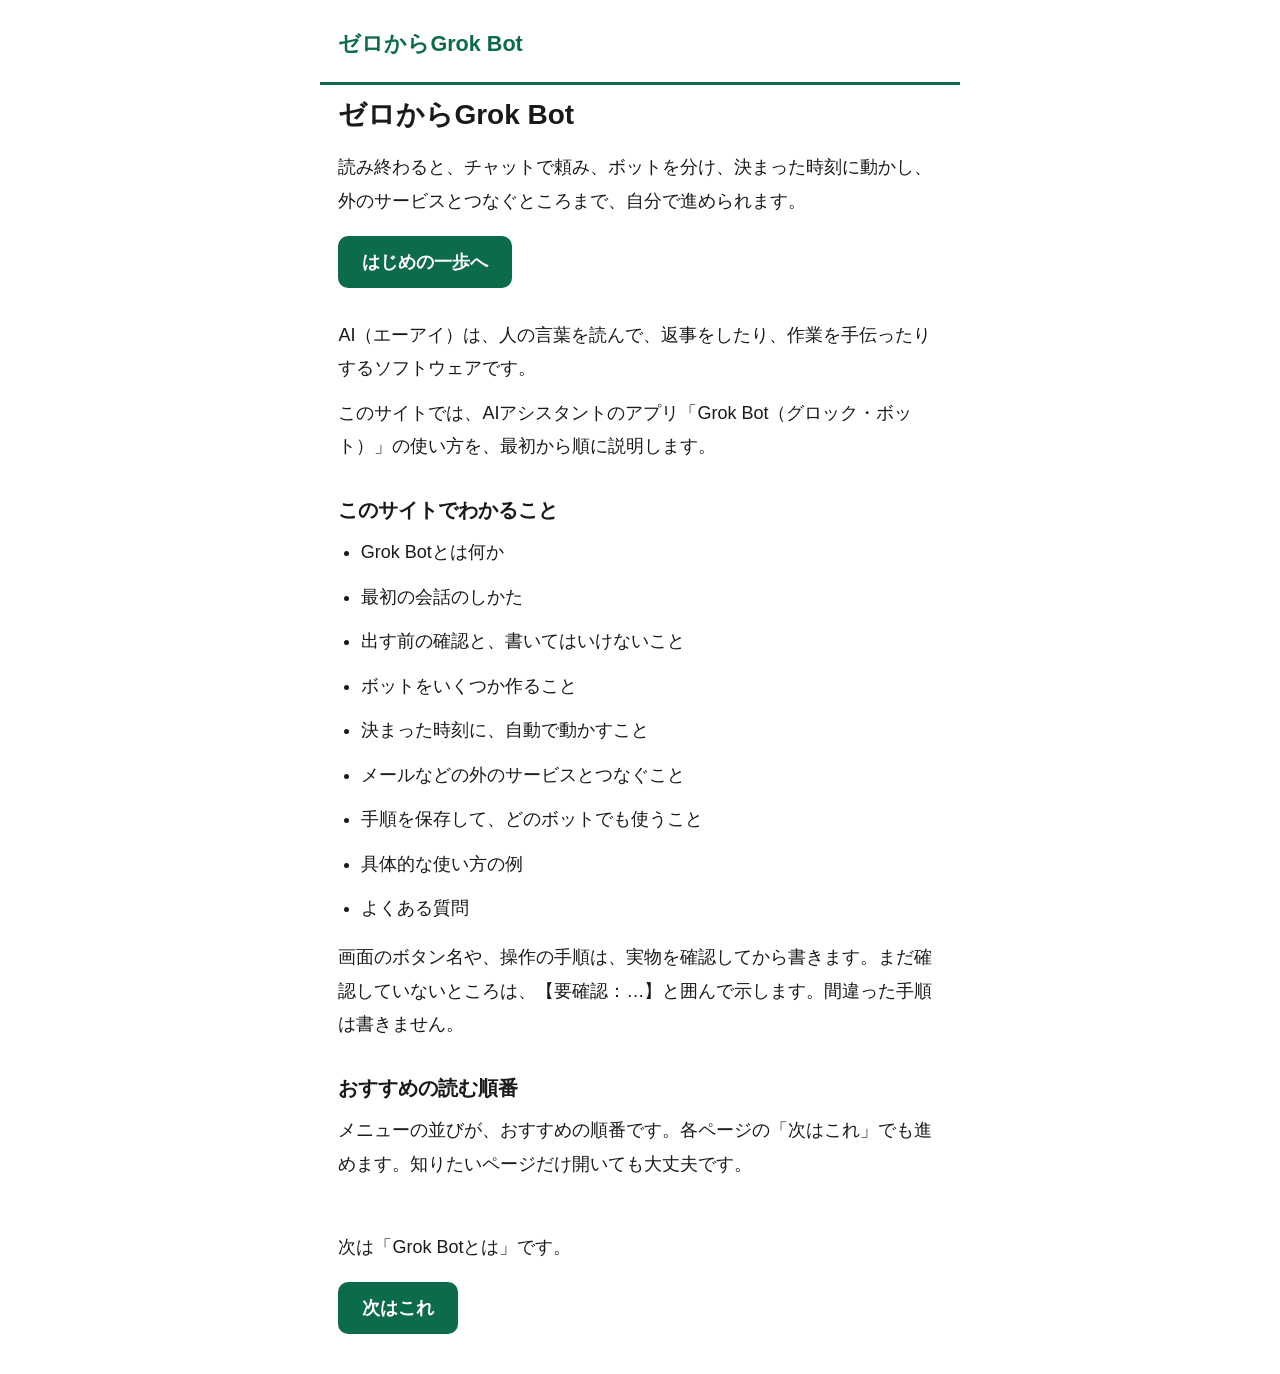
==== index.html @ 5fefcacf "Make the guide easier to scan on a phone. Add a top-page start button, compact mobile menu, copyable" ====
<!DOCTYPE html>
<html lang="ja">
<head>
  <meta charset="utf-8">
  <meta name="viewport" content="width=device-width, initial-scale=1">
  <title>ゼロからGrok Bot｜AI初心者のための使い方入門</title>
  <meta name="description" content="AIを一度も使ったことがない人へ。チャットで頼み、ボットを分け、決まった時刻に動かし、外のサービスとつなぐところまで進める入門サイトです。">
  <meta property="og:title" content="ゼロからGrok Bot｜AI初心者のための使い方入門">
  <meta property="og:description" content="AIを一度も使ったことがない人へ。チャットで頼み、ボットを分け、決まった時刻に動かし、外のサービスとつなぐところまで進める入門サイトです。">
  <meta property="og:type" content="website">
  <meta property="og:url" content="https://mokumokumokunn.github.io/zero-kara-grokbot/">
  <link rel="icon" href="favicon.svg" type="image/svg+xml">
  <link rel="stylesheet" href="styles.css">
</head>
<body>
  <header class="site-header">
    <p class="site-name"><a href="index.html">ゼロからGrok Bot</a></p>
    <details class="nav-wrap">
      <summary>メニュー</summary>
      <nav aria-label="ページ">
        <ul>
          <li><a href="index.html" aria-current="page">トップ</a></li>
          <li><a href="what.html">Grok Botとは</a></li>
          <li><a href="first-step.html">はじめの一歩</a></li>
          <li><a href="safety.html">安全に使う</a></li>
          <li><a href="make-bot.html">ボットの作り方</a></li>
          <li><a href="routines.html">ルーティン</a></li>
          <li><a href="connectors.html">コネクタ</a></li>
          <li><a href="skills.html">スキル</a></li>
          <li><a href="examples.html">活用例</a></li>
          <li><a href="faq.html">よくある質問</a></li>
        </ul>
      </nav>
    </details>
  </header>
  <main>
    <h1>ゼロからGrok Bot</h1>
    <p class="hero-lead">読み終わると、チャットで頼み、ボットを分け、決まった時刻に動かし、外のサービスとつなぐところまで、自分で進められます。</p>
    <a class="next-button hero-button" href="first-step.html">はじめの一歩へ</a>
    <p>AI（エーアイ）は、人の言葉を読んで、返事をしたり、作業を手伝ったりするソフトウェアです。</p>
    <p>このサイトでは、AIアシスタントのアプリ「Grok Bot（グロック・ボット）」の使い方を、最初から順に説明します。</p>

    <h2>このサイトでわかること</h2>
    <ul>
      <li>Grok Botとは何か</li>
      <li>最初の会話のしかた</li>
      <li>出す前の確認と、書いてはいけないこと</li>
      <li>ボットをいくつか作ること</li>
      <li>決まった時刻に、自動で動かすこと</li>
      <li>メールなどの外のサービスとつなぐこと</li>
      <li>手順を保存して、どのボットでも使うこと</li>
      <li>具体的な使い方の例</li>
      <li>よくある質問</li>
    </ul>
    <p>画面のボタン名や、操作の手順は、実物を確認してから書きます。まだ確認していないところは、【要確認：…】と囲んで示します。間違った手順は書きません。</p>

    <h2>おすすめの読む順番</h2>
    <p>メニューの並びが、おすすめの順番です。各ページの「次はこれ」でも進めます。知りたいページだけ開いても大丈夫です。</p>
  </main>
  <footer class="next-step">
    <p>次は「Grok Botとは」です。</p>
    <a class="next-button" href="what.html">次はこれ</a>
  </footer>
</body>
</html>
---- styles.css ----
:root {
  --accent: #0c6b4d;
  --text: #1a1a1a;
}

* {
  box-sizing: border-box;
}

html {
  background: #fff;
}

body {
  margin: 0;
  background: #fff;
  color: var(--text);
  font-family: "Hiragino Sans", "Hiragino Kaku Gothic ProN", "Noto Sans JP", "Noto Sans CJK JP", "Yu Gothic", "YuGothic", Meiryo, sans-serif;
  font-size: 18px;
  line-height: 1.85;
}

.site-header,
main,
.next-step {
  width: 100%;
  max-width: 40rem;
  margin: 0 auto;
  padding: 1.25rem 1.15rem;
}

.site-header {
  padding-bottom: 0.5rem;
  border-bottom: 3px solid var(--accent);
}

.site-name {
  margin: 0 0 0.4rem;
  font-size: 1.35rem;
  font-weight: 700;
  line-height: 1.4;
}

.site-name a {
  display: inline-flex;
  align-items: center;
  min-height: 48px;
  color: var(--accent);
  text-decoration: none;
}

.nav-wrap summary {
  min-height: 48px;
  padding: 0.55rem 0.15rem;
  color: var(--accent);
  font-weight: 700;
  cursor: pointer;
}

nav ul {
  display: flex;
  flex-wrap: wrap;
  gap: 0.15rem 0.35rem;
  margin: 0;
  padding: 0;
  list-style: none;
}

nav a {
  display: inline-flex;
  align-items: center;
  min-height: 44px;
  padding: 0.25rem 0.35rem;
  color: var(--accent);
}

nav a[aria-current="page"] {
  font-weight: 700;
  text-decoration: underline;
  text-underline-offset: 0.28em;
}

main {
  padding-top: 0.4rem;
}

h1 {
  margin: 0.2rem 0 1rem;
  font-size: 1.75rem;
  line-height: 1.4;
}

h2 {
  margin: 2rem 0 0.6rem;
  font-size: 1.28rem;
  line-height: 1.45;
}

p,
li {
  margin: 0.7rem 0;
}

ul,
ol {
  margin: 0.4rem 0 1rem;
  padding-left: 1.4rem;
}

a {
  color: var(--accent);
}

.hero-lead {
  margin-top: 0;
  font-size: 1.15rem;
}

.hero-button {
  margin: 0.2rem 0 1.25rem;
}

.ask {
  margin: 1rem 0;
  padding: 0.85rem 1rem 1rem;
  border: 2px solid var(--accent);
  border-radius: 10px;
}

.ask figcaption {
  margin: 0;
  color: var(--accent);
  font-weight: 700;
}

.ask p {
  margin: 0.45rem 0 0;
  user-select: all;
}

.confirm {
  margin: 1.2rem 0;
  padding: 0.9rem 1rem;
  border: 2px solid var(--accent);
  border-radius: 10px;
}

.next-step {
  padding-top: 0.5rem;
  padding-bottom: 2.5rem;
}

.next-button {
  display: inline-flex;
  align-items: center;
  justify-content: center;
  min-height: 52px;
  margin-top: 0.4rem;
  padding: 0.75rem 1.5rem;
  background: var(--accent);
  color: #fff;
  font-size: 1.15rem;
  font-weight: 700;
  line-height: 1.3;
  text-decoration: none;
  border-radius: 10px;
}

a:focus-visible,
.next-button:focus-visible,
.nav-wrap summary:focus-visible {
  outline: 3px solid var(--accent);
  outline-offset: 3px;
}

@media (max-width: 47.99rem) {
  .site-header {
    padding-top: 0.65rem;
    padding-bottom: 0.35rem;
  }

  .site-name {
    margin-bottom: 0;
  }

  .nav-wrap nav ul {
    flex-direction: column;
    align-items: stretch;
  }

  .nav-wrap nav a {
    width: 100%;
  }
}

@media (min-width: 48rem) {
  .nav-wrap summary {
    display: none;
  }

  details.nav-wrap:not([open]) > nav,
  details.nav-wrap[open] > nav {
    display: block;
  }
}
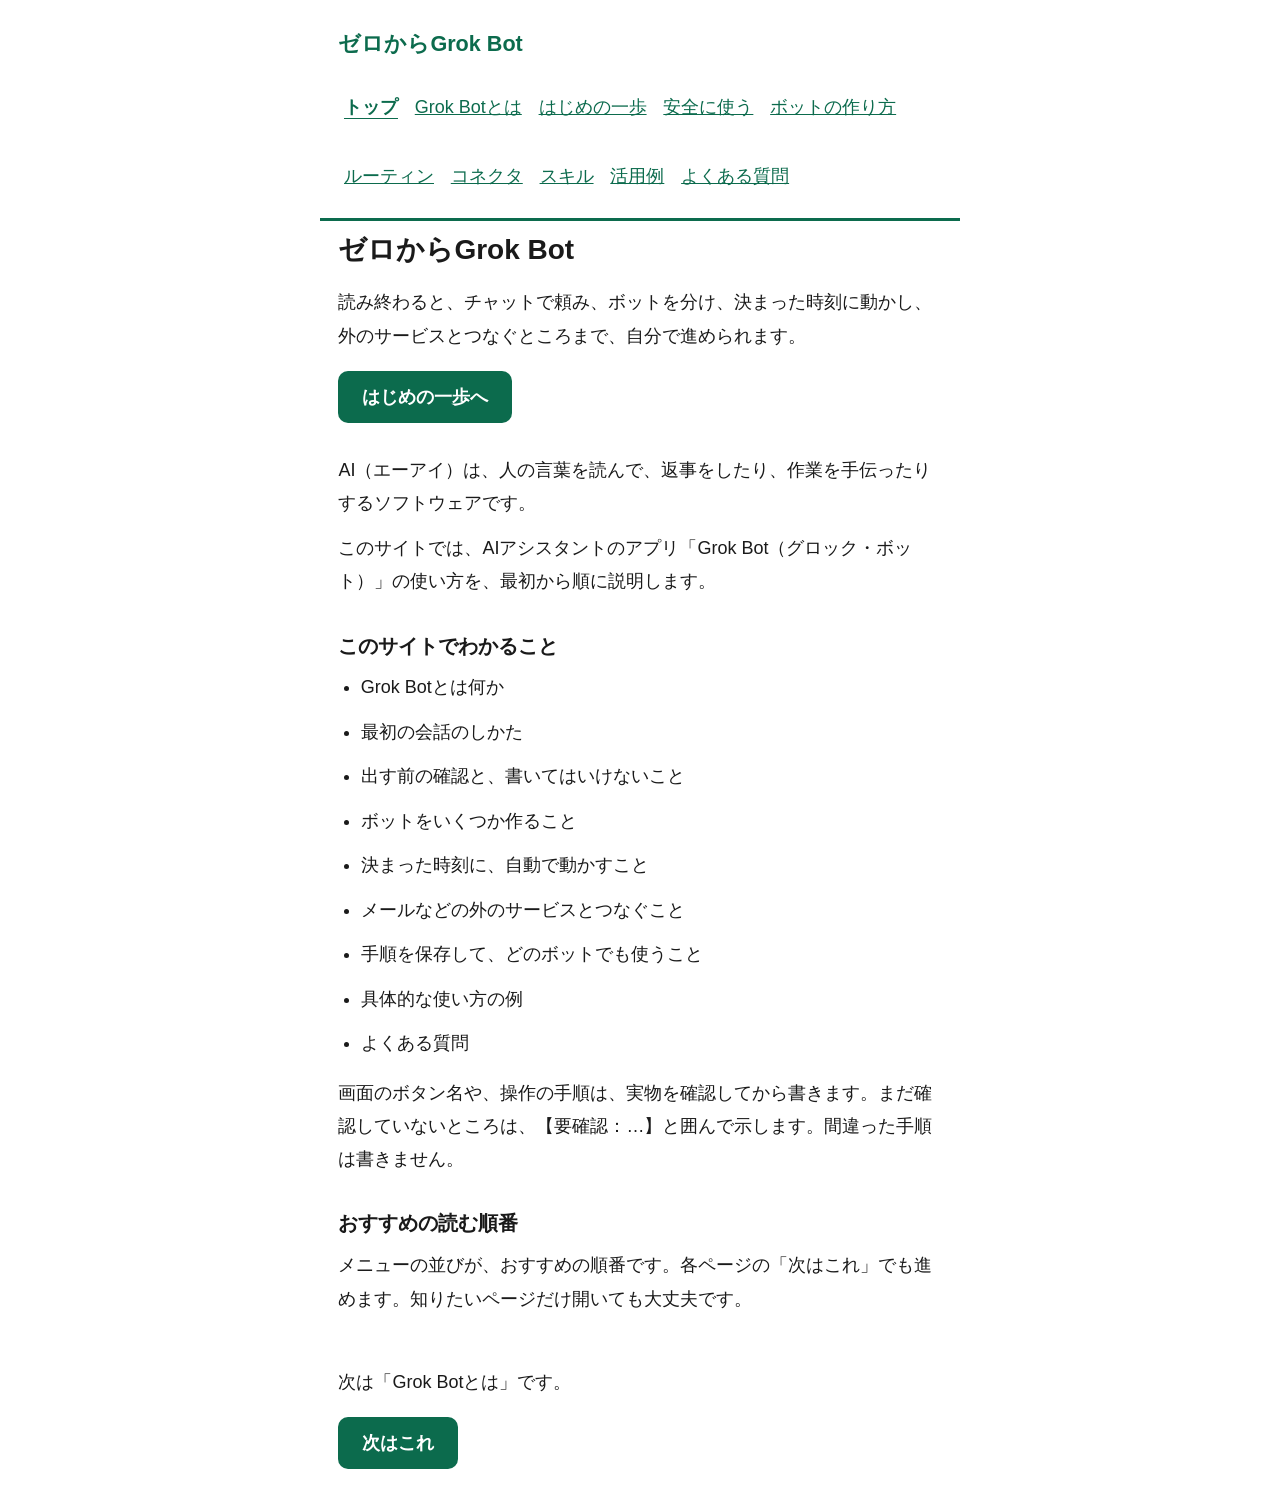
==== commit f685b1fb: "Keep the mobile menu in the page flow. A checkbox and label open the list without covering the title" ====
--- a/index.html
+++ b/index.html
@@ -15,9 +15,9 @@
 <body>
   <header class="site-header">
     <p class="site-name"><a href="index.html">ゼロからGrok Bot</a></p>
-    <details class="nav-wrap">
-      <summary>メニュー</summary>
-      <nav aria-label="ページ">
+    <input class="nav-toggle" id="nav-toggle" type="checkbox" aria-controls="site-nav">
+    <label class="nav-toggle-label" for="nav-toggle">メニュー</label>
+    <nav id="site-nav" aria-label="ページ">
         <ul>
           <li><a href="index.html" aria-current="page">トップ</a></li>
           <li><a href="what.html">Grok Botとは</a></li>
@@ -30,8 +30,7 @@
           <li><a href="examples.html">活用例</a></li>
           <li><a href="faq.html">よくある質問</a></li>
         </ul>
-      </nav>
-    </details>
+    </nav>
   </header>
   <main>
     <h1>ゼロからGrok Bot</h1>
--- a/styles.css
+++ b/styles.css
@@ -30,6 +30,7 @@
 }
 
 .site-header {
+  position: relative;
   padding-bottom: 0.5rem;
   border-bottom: 3px solid var(--accent);
 }
@@ -49,7 +50,21 @@
   text-decoration: none;
 }
 
-.nav-wrap summary {
+.nav-toggle {
+  position: absolute;
+  width: 1px;
+  height: 1px;
+  padding: 0;
+  margin: -1px;
+  overflow: hidden;
+  clip: rect(0, 0, 0, 0);
+  white-space: nowrap;
+  border: 0;
+}
+
+.nav-toggle-label {
+  display: inline-flex;
+  align-items: center;
   min-height: 48px;
   padding: 0.55rem 0.15rem;
   color: var(--accent);
@@ -168,7 +183,7 @@
 
 a:focus-visible,
 .next-button:focus-visible,
-.nav-wrap summary:focus-visible {
+.nav-toggle:focus-visible + .nav-toggle-label {
   outline: 3px solid var(--accent);
   outline-offset: 3px;
 }
@@ -183,23 +198,33 @@
     margin-bottom: 0;
   }
 
-  .nav-wrap nav ul {
+  .nav-toggle:not(:checked) ~ nav {
+    display: none;
+  }
+
+  .nav-toggle:not(:checked) + .nav-toggle-label::after {
+    content: "（開く）";
+    font-weight: 400;
+  }
+
+  .nav-toggle:checked + .nav-toggle-label::after {
+    content: "（閉じる）";
+    font-weight: 400;
+  }
+
+  nav ul {
     flex-direction: column;
     align-items: stretch;
   }
 
-  .nav-wrap nav a {
+  nav a {
     width: 100%;
   }
 }
 
 @media (min-width: 48rem) {
-  .nav-wrap summary {
+  .nav-toggle,
+  .nav-toggle-label {
     display: none;
   }
-
-  details.nav-wrap:not([open]) > nav,
-  details.nav-wrap[open] > nav {
-    display: block;
-  }
-}
+}
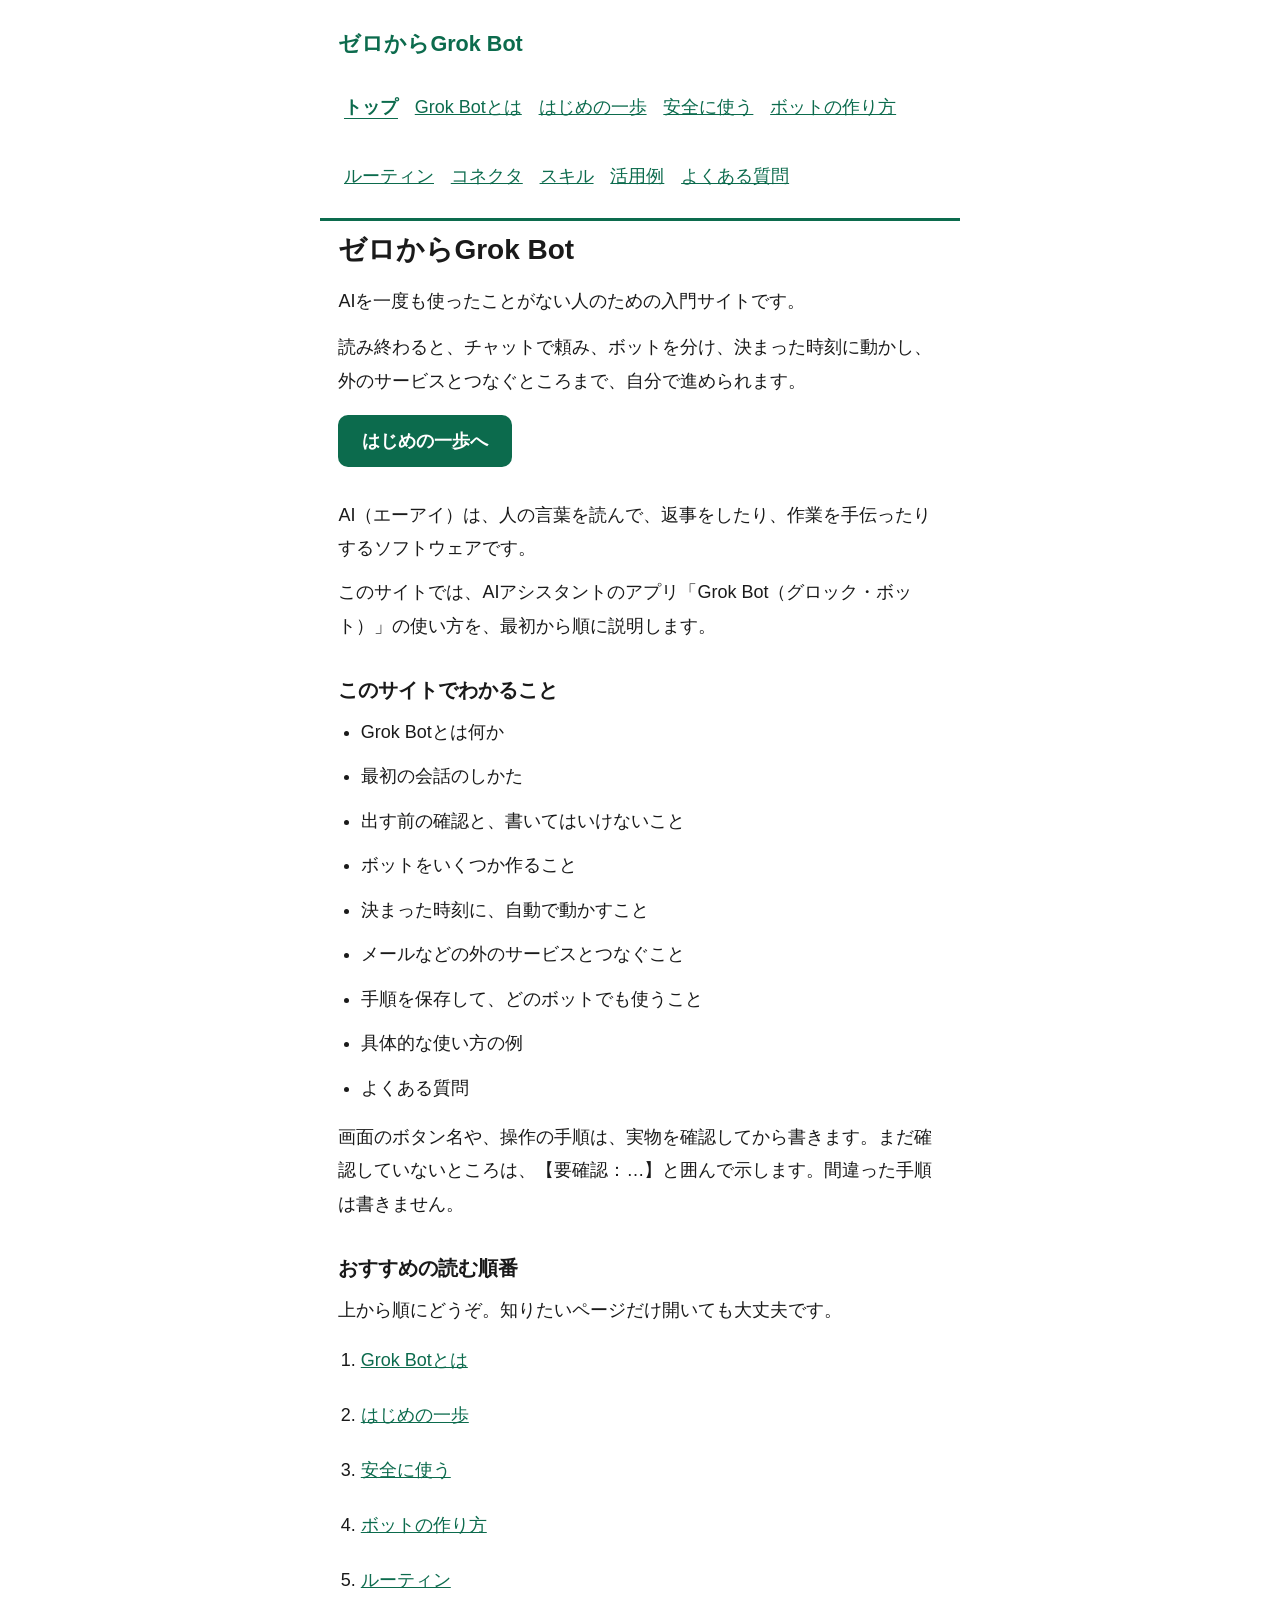
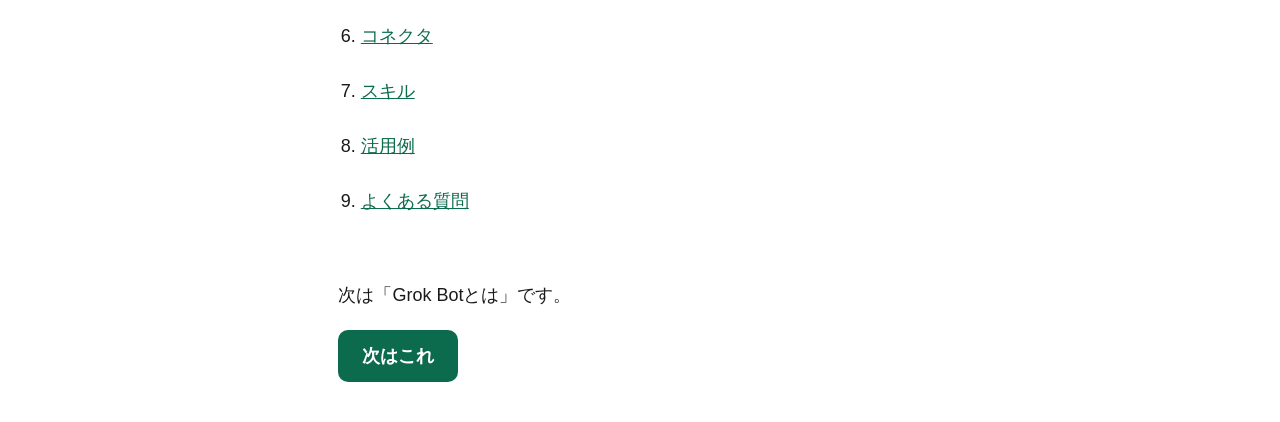
==== commit 6c17a9d4: "Fix the favicon and make copy and navigation clearer. Restore the beginner intro and reading order o" ====
--- a/index.html
+++ b/index.html
@@ -2,6 +2,7 @@
 <html lang="ja">
 <head>
   <meta charset="utf-8">
+  <script>document.documentElement.classList.add("js");</script>
   <meta name="viewport" content="width=device-width, initial-scale=1">
   <title>ゼロからGrok Bot｜AI初心者のための使い方入門</title>
   <meta name="description" content="AIを一度も使ったことがない人へ。チャットで頼み、ボットを分け、決まった時刻に動かし、外のサービスとつなぐところまで進める入門サイトです。">
@@ -9,16 +10,20 @@
   <meta property="og:description" content="AIを一度も使ったことがない人へ。チャットで頼み、ボットを分け、決まった時刻に動かし、外のサービスとつなぐところまで進める入門サイトです。">
   <meta property="og:type" content="website">
   <meta property="og:url" content="https://mokumokumokunn.github.io/zero-kara-grokbot/">
+  <meta property="og:image" content="https://mokumokumokunn.github.io/zero-kara-grokbot/og-image.png">
+  <meta property="og:site_name" content="ゼロからGrok Bot">
+  <meta property="og:locale" content="ja_JP">
+  <meta name="twitter:card" content="summary_large_image">
+  <link rel="icon" href="favicon.ico" sizes="any">
   <link rel="icon" href="favicon.svg" type="image/svg+xml">
   <link rel="stylesheet" href="styles.css">
 </head>
 <body>
   <header class="site-header">
     <p class="site-name"><a href="index.html">ゼロからGrok Bot</a></p>
-    <input class="nav-toggle" id="nav-toggle" type="checkbox" aria-controls="site-nav">
-    <label class="nav-toggle-label" for="nav-toggle">メニュー</label>
-    <nav id="site-nav" aria-label="ページ">
-        <ul>
+    <nav class="site-nav" aria-label="ページ">
+      <button type="button" class="nav-button" aria-expanded="false" aria-controls="site-nav-list">メニュー</button>
+      <ul id="site-nav-list">
           <li><a href="index.html" aria-current="page">トップ</a></li>
           <li><a href="what.html">Grok Botとは</a></li>
           <li><a href="first-step.html">はじめの一歩</a></li>
@@ -34,6 +39,7 @@
   </header>
   <main>
     <h1>ゼロからGrok Bot</h1>
+    <p>AIを一度も使ったことがない人のための入門サイトです。</p>
     <p class="hero-lead">読み終わると、チャットで頼み、ボットを分け、決まった時刻に動かし、外のサービスとつなぐところまで、自分で進められます。</p>
     <a class="next-button hero-button" href="first-step.html">はじめの一歩へ</a>
     <p>AI（エーアイ）は、人の言葉を読んで、返事をしたり、作業を手伝ったりするソフトウェアです。</p>
@@ -54,11 +60,23 @@
     <p>画面のボタン名や、操作の手順は、実物を確認してから書きます。まだ確認していないところは、【要確認：…】と囲んで示します。間違った手順は書きません。</p>
 
     <h2>おすすめの読む順番</h2>
-    <p>メニューの並びが、おすすめの順番です。各ページの「次はこれ」でも進めます。知りたいページだけ開いても大丈夫です。</p>
+    <p>上から順にどうぞ。知りたいページだけ開いても大丈夫です。</p>
+    <ol class="order">
+      <li><a href="what.html">Grok Botとは</a></li>
+      <li><a href="first-step.html">はじめの一歩</a></li>
+      <li><a href="safety.html">安全に使う</a></li>
+      <li><a href="make-bot.html">ボットの作り方</a></li>
+      <li><a href="routines.html">ルーティン</a></li>
+      <li><a href="connectors.html">コネクタ</a></li>
+      <li><a href="skills.html">スキル</a></li>
+      <li><a href="examples.html">活用例</a></li>
+      <li><a href="faq.html">よくある質問</a></li>
+    </ol>
   </main>
   <footer class="next-step">
     <p>次は「Grok Botとは」です。</p>
     <a class="next-button" href="what.html">次はこれ</a>
   </footer>
+  <script src="site.js"></script>
 </body>
 </html>
--- a/styles.css
+++ b/styles.css
@@ -50,26 +50,28 @@
   text-decoration: none;
 }
 
-.nav-toggle {
-  position: absolute;
-  width: 1px;
-  height: 1px;
-  padding: 0;
-  margin: -1px;
-  overflow: hidden;
-  clip: rect(0, 0, 0, 0);
-  white-space: nowrap;
+.nav-button {
+  display: none;
+  align-items: center;
+  min-height: 48px;
+  margin: 0;
+  padding: 0.55rem 0.15rem;
   border: 0;
-}
-
-.nav-toggle-label {
-  display: inline-flex;
-  align-items: center;
-  min-height: 48px;
-  padding: 0.55rem 0.15rem;
-  color: var(--accent);
+  background: transparent;
+  color: var(--accent);
+  font: inherit;
   font-weight: 700;
   cursor: pointer;
+}
+
+.nav-button[aria-expanded="false"]::after {
+  content: "（開く）";
+  font-weight: 400;
+}
+
+.nav-button[aria-expanded="true"]::after {
+  content: "（閉じる）";
+  font-weight: 400;
 }
 
 nav ul {
@@ -133,6 +135,12 @@
 
 .hero-button {
   margin: 0.2rem 0 1.25rem;
+}
+
+.order a {
+  display: inline-flex;
+  align-items: center;
+  min-height: 44px;
 }
 
 .ask {
@@ -150,7 +158,30 @@
 
 .ask p {
   margin: 0.45rem 0 0;
+  padding: 0.7rem 0.85rem;
   user-select: all;
+  border-radius: 8px;
+  background: #f4faf7;
+}
+
+.copy-button {
+  display: none;
+}
+
+.js .copy-button {
+  display: inline-flex;
+  align-items: center;
+  justify-content: center;
+  min-height: 44px;
+  margin-top: 0.75rem;
+  padding: 0.45rem 1rem;
+  border: 0;
+  border-radius: 8px;
+  background: var(--accent);
+  color: #fff;
+  font: inherit;
+  font-weight: 700;
+  cursor: pointer;
 }
 
 .confirm {
@@ -183,7 +214,8 @@
 
 a:focus-visible,
 .next-button:focus-visible,
-.nav-toggle:focus-visible + .nav-toggle-label {
+.nav-button:focus-visible,
+.copy-button:focus-visible {
   outline: 3px solid var(--accent);
   outline-offset: 3px;
 }
@@ -198,18 +230,16 @@
     margin-bottom: 0;
   }
 
-  .nav-toggle:not(:checked) ~ nav {
+  .js .nav-button {
+    display: inline-flex;
+  }
+
+  .js .site-nav ul {
     display: none;
   }
 
-  .nav-toggle:not(:checked) + .nav-toggle-label::after {
-    content: "（開く）";
-    font-weight: 400;
-  }
-
-  .nav-toggle:checked + .nav-toggle-label::after {
-    content: "（閉じる）";
-    font-weight: 400;
+  .js .site-nav ul.is-open {
+    display: flex;
   }
 
   nav ul {
@@ -223,8 +253,7 @@
 }
 
 @media (min-width: 48rem) {
-  .nav-toggle,
-  .nav-toggle-label {
+  .nav-button {
     display: none;
   }
 }
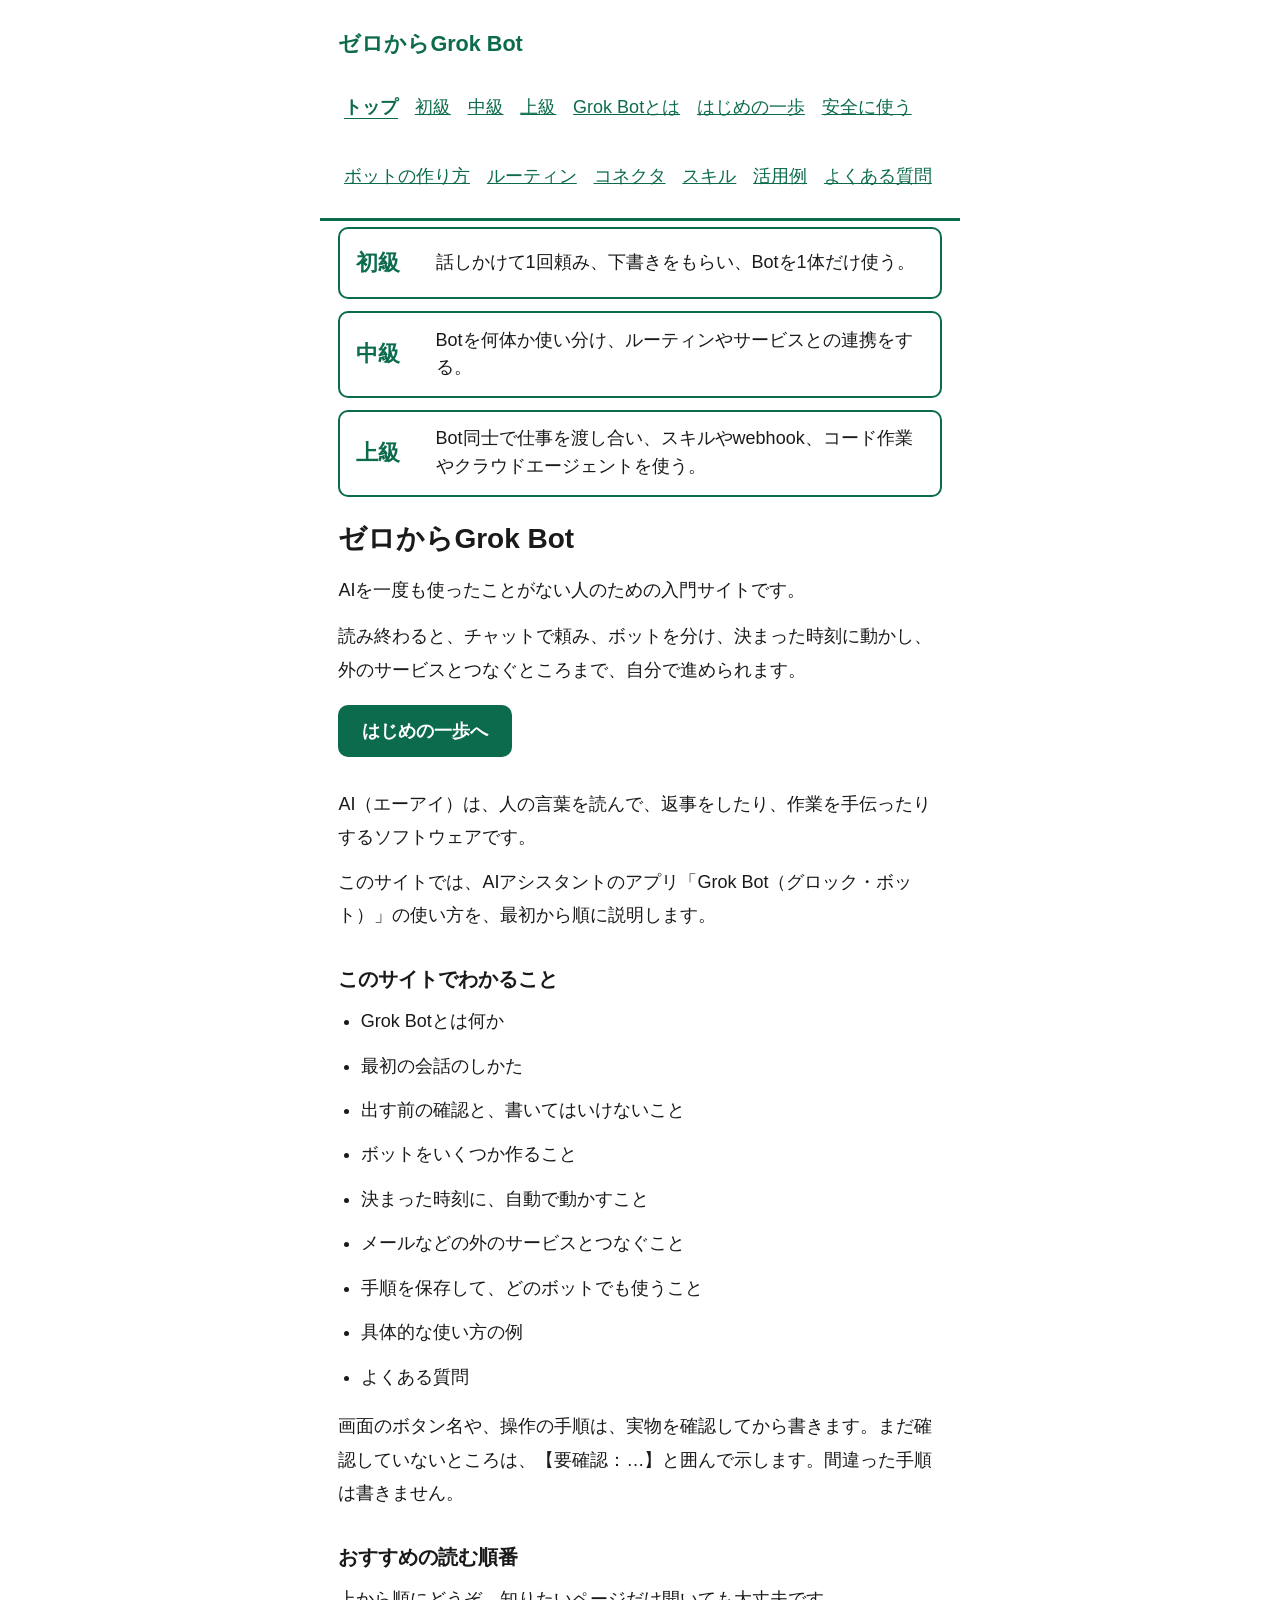
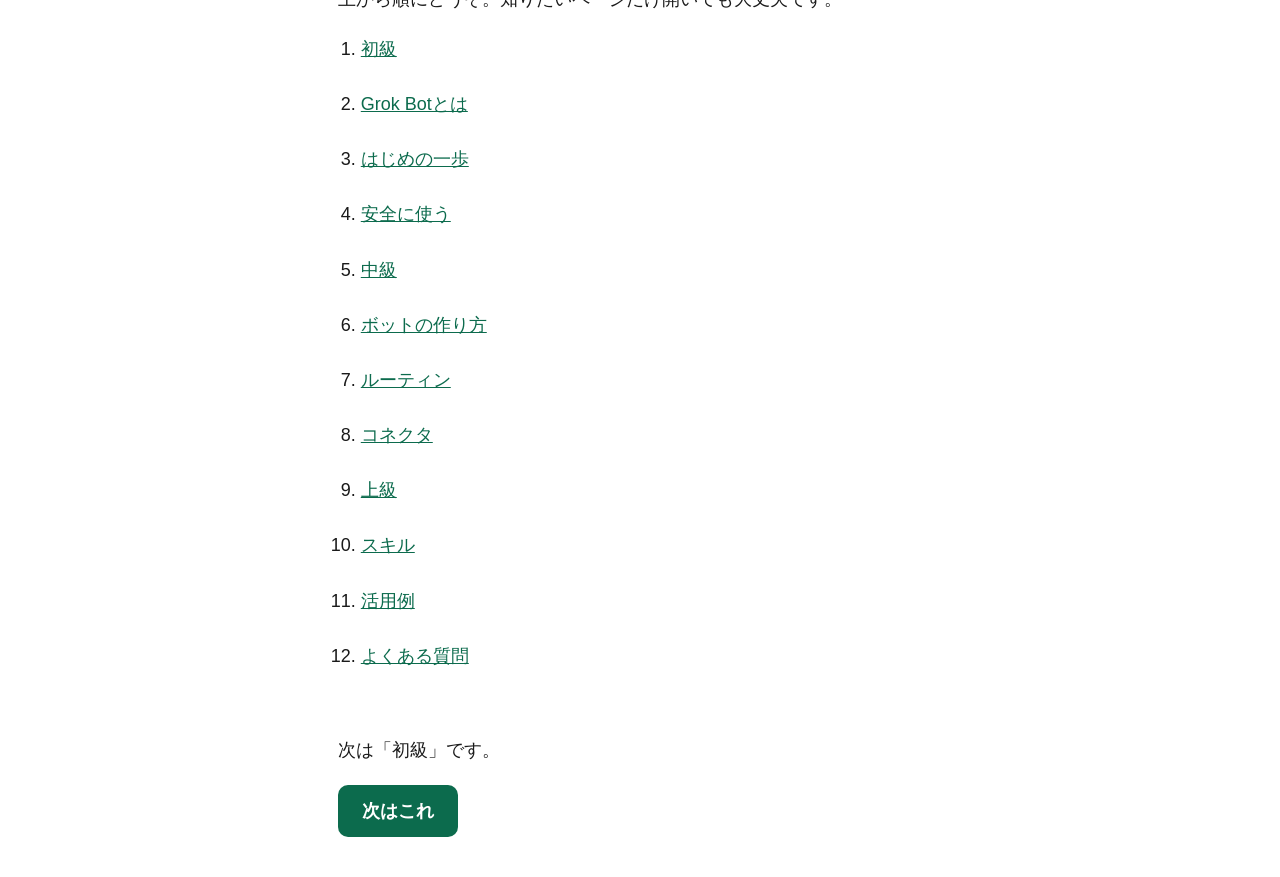
==== commit 1014eaae: "初級・中級・上級の入口と、各レベルの例を分ける トップに三つのレベルへの入口を置き、読む順番とXの投稿をもとにした例をレベルのページにまとめる。  Co-authored-by: mokumokumo" ====
--- a/index.html
+++ b/index.html
@@ -25,6 +25,9 @@
       <button type="button" class="nav-button" aria-expanded="false" aria-controls="site-nav-list">メニュー</button>
       <ul id="site-nav-list">
           <li><a href="index.html" aria-current="page">トップ</a></li>
+          <li><a href="beginner.html">初級</a></li>
+          <li><a href="intermediate.html">中級</a></li>
+          <li><a href="advanced.html">上級</a></li>
           <li><a href="what.html">Grok Botとは</a></li>
           <li><a href="first-step.html">はじめの一歩</a></li>
           <li><a href="safety.html">安全に使う</a></li>
@@ -38,6 +41,20 @@
     </nav>
   </header>
   <main>
+    <section class="levels" aria-label="レベル">
+      <a class="level-card" href="beginner.html">
+        <span class="level-name">初級</span>
+        <span class="level-desc">話しかけて1回頼み、下書きをもらい、Botを1体だけ使う。</span>
+      </a>
+      <a class="level-card" href="intermediate.html">
+        <span class="level-name">中級</span>
+        <span class="level-desc">Botを何体か使い分け、ルーティンやサービスとの連携をする。</span>
+      </a>
+      <a class="level-card" href="advanced.html">
+        <span class="level-name">上級</span>
+        <span class="level-desc">Bot同士で仕事を渡し合い、スキルやwebhook、コード作業やクラウドエージェントを使う。</span>
+      </a>
+    </section>
     <h1>ゼロからGrok Bot</h1>
     <p>AIを一度も使ったことがない人のための入門サイトです。</p>
     <p class="hero-lead">読み終わると、チャットで頼み、ボットを分け、決まった時刻に動かし、外のサービスとつなぐところまで、自分で進められます。</p>
@@ -62,20 +79,23 @@
     <h2>おすすめの読む順番</h2>
     <p>上から順にどうぞ。知りたいページだけ開いても大丈夫です。</p>
     <ol class="order">
+      <li><a href="beginner.html">初級</a></li>
       <li><a href="what.html">Grok Botとは</a></li>
       <li><a href="first-step.html">はじめの一歩</a></li>
       <li><a href="safety.html">安全に使う</a></li>
+      <li><a href="intermediate.html">中級</a></li>
       <li><a href="make-bot.html">ボットの作り方</a></li>
       <li><a href="routines.html">ルーティン</a></li>
       <li><a href="connectors.html">コネクタ</a></li>
+      <li><a href="advanced.html">上級</a></li>
       <li><a href="skills.html">スキル</a></li>
       <li><a href="examples.html">活用例</a></li>
       <li><a href="faq.html">よくある質問</a></li>
     </ol>
   </main>
   <footer class="next-step">
-    <p>次は「Grok Botとは」です。</p>
-    <a class="next-button" href="what.html">次はこれ</a>
+    <p>次は「初級」です。</p>
+    <a class="next-button" href="beginner.html">次はこれ</a>
   </footer>
   <script src="site.js"></script>
 </body>
--- a/styles.css
+++ b/styles.css
@@ -131,6 +131,65 @@
 .hero-lead {
   margin-top: 0;
   font-size: 1.15rem;
+}
+
+.levels {
+  display: flex;
+  flex-direction: column;
+  gap: 0.75rem;
+  margin: 0 0 1.4rem;
+}
+
+.level-card {
+  display: grid;
+  grid-template-columns: 4.2rem 1fr;
+  gap: 0.35rem 0.75rem;
+  align-items: center;
+  min-height: 72px;
+  padding: 0.85rem 1rem;
+  border: 2px solid var(--accent);
+  border-radius: 10px;
+  color: var(--text);
+  text-decoration: none;
+}
+
+.level-name {
+  color: var(--accent);
+  font-size: 1.35rem;
+  font-weight: 700;
+  line-height: 1.3;
+}
+
+.level-desc {
+  line-height: 1.55;
+}
+
+h3 {
+  margin: 1.5rem 0 0.35rem;
+  font-size: 1.15rem;
+  line-height: 1.45;
+}
+
+.example {
+  margin: 0 0 0.4rem;
+  padding-bottom: 0.2rem;
+}
+
+.source-link {
+  display: inline-flex;
+  align-items: center;
+  min-height: 44px;
+}
+
+.tips {
+  margin: 1rem 0 1.4rem;
+  padding: 0.2rem 1rem 0.6rem;
+  border: 2px solid var(--accent);
+  border-radius: 10px;
+}
+
+.tips h2 {
+  margin-top: 0.8rem;
 }
 
 .hero-button {
@@ -215,7 +274,8 @@
 a:focus-visible,
 .next-button:focus-visible,
 .nav-button:focus-visible,
-.copy-button:focus-visible {
+.copy-button:focus-visible,
+.level-card:focus-visible {
   outline: 3px solid var(--accent);
   outline-offset: 3px;
 }
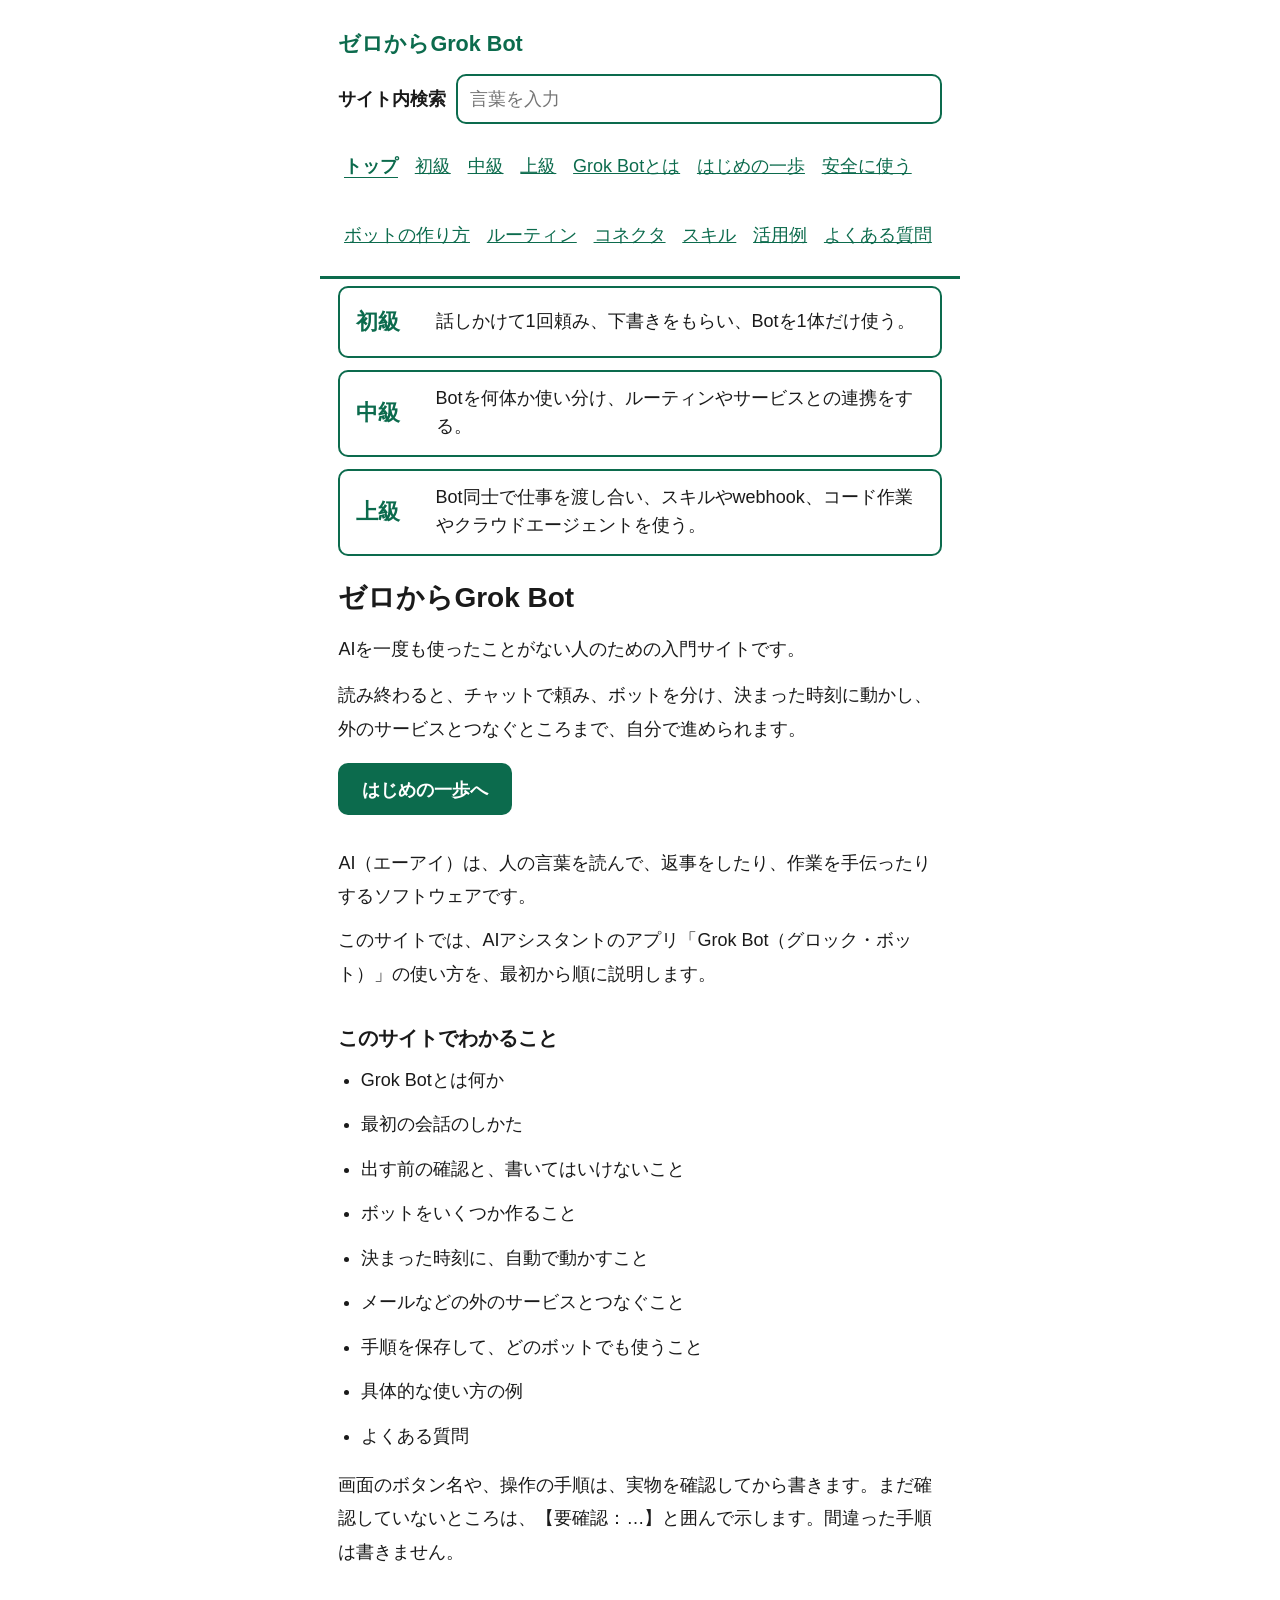
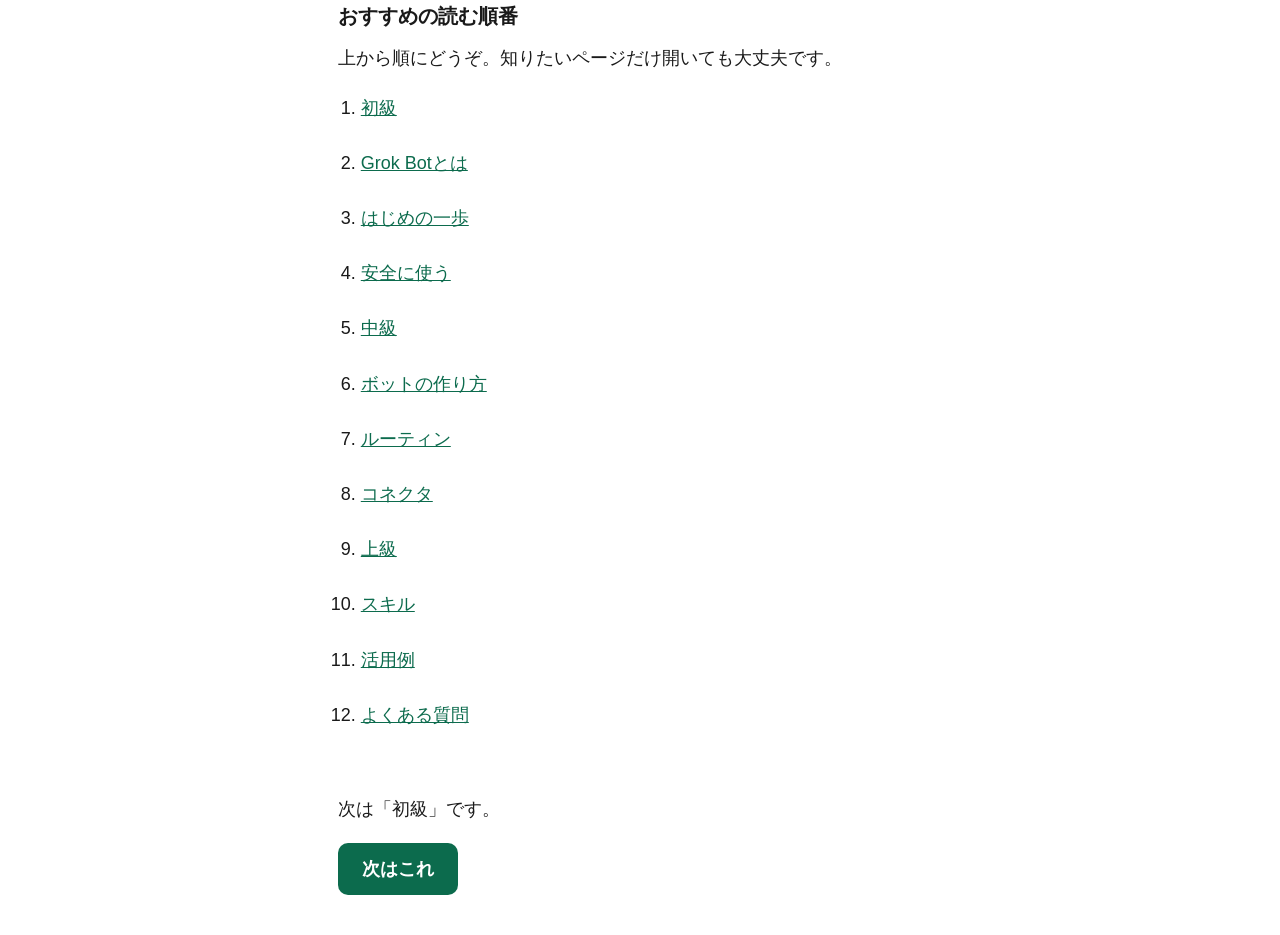
==== commit f2633223: "サイト内検索をヘッダーに足す ページ本文の索引をブラウザだけで部分一致検索し、見出しと前後の文を表示する。  Co-authored-by: mokumokumokunn <mokumokumokun" ====
--- a/index.html
+++ b/index.html
@@ -21,6 +21,16 @@
 <body>
   <header class="site-header">
     <p class="site-name"><a href="index.html">ゼロからGrok Bot</a></p>
+    <form class="site-search" action="faq.html" role="search">
+      <div class="search-row">
+        <label class="search-label" for="site-search">サイト内検索</label>
+        <input id="site-search" class="search-input" type="search" name="q" placeholder="言葉を入力" autocomplete="off" autocapitalize="off" spellcheck="false" enterkeyhint="search" aria-autocomplete="list" aria-controls="search-panel" aria-expanded="false">
+      </div>
+      <div id="search-panel" class="search-panel" hidden>
+        <p id="search-status" class="search-status" aria-live="polite"></p>
+        <ul id="search-results" class="search-results"></ul>
+      </div>
+    </form>
     <nav class="site-nav" aria-label="ページ">
       <button type="button" class="nav-button" aria-expanded="false" aria-controls="site-nav-list">メニュー</button>
       <ul id="site-nav-list">
--- a/styles.css
+++ b/styles.css
@@ -50,6 +50,102 @@
   text-decoration: none;
 }
 
+.site-search {
+  display: none;
+  margin: 0.35rem 0 0.55rem;
+}
+
+.js .site-search {
+  display: block;
+}
+
+.search-row {
+  display: flex;
+  align-items: center;
+  gap: 0.6rem;
+}
+
+.search-label {
+  flex: 0 0 auto;
+  font-weight: 700;
+  line-height: 1.3;
+  white-space: nowrap;
+}
+
+.search-input {
+  flex: 1 1 auto;
+  width: 100%;
+  min-width: 0;
+  min-height: 48px;
+  padding: 0.4rem 0.75rem;
+  border: 2px solid var(--accent);
+  border-radius: 10px;
+  background: #fff;
+  color: var(--text);
+  font: inherit;
+  appearance: none;
+}
+
+.search-panel {
+  margin-top: 0.45rem;
+  padding: 0.35rem 0.85rem 0.55rem;
+  border: 2px solid var(--accent);
+  border-radius: 10px;
+  background: #fff;
+}
+
+.search-status {
+  margin: 0.45rem 0;
+}
+
+.search-status a {
+  display: inline-flex;
+  align-items: center;
+  min-height: 44px;
+}
+
+.search-results {
+  margin: 0;
+  padding: 0;
+  list-style: none;
+  max-height: 50vh;
+  overflow: auto;
+}
+
+.search-results li {
+  margin: 0;
+  border-top: 1px solid #d7ebe3;
+}
+
+.search-results a {
+  display: block;
+  min-height: 44px;
+  padding: 0.45rem 0.1rem 0.55rem;
+  color: var(--text);
+  text-decoration: none;
+}
+
+.search-hit {
+  display: block;
+  color: var(--accent);
+  font-weight: 700;
+  line-height: 1.4;
+}
+
+.search-snippet {
+  display: block;
+  margin-top: 0.1rem;
+  font-weight: 400;
+  line-height: 1.55;
+}
+
+mark {
+  padding: 0 0.12em;
+  background: #d7f3e6;
+  color: inherit;
+  font-weight: 700;
+}
+
 .nav-button {
   display: none;
   align-items: center;
@@ -275,7 +371,8 @@
 .next-button:focus-visible,
 .nav-button:focus-visible,
 .copy-button:focus-visible,
-.level-card:focus-visible {
+.level-card:focus-visible,
+.search-input:focus-visible {
   outline: 3px solid var(--accent);
   outline-offset: 3px;
 }
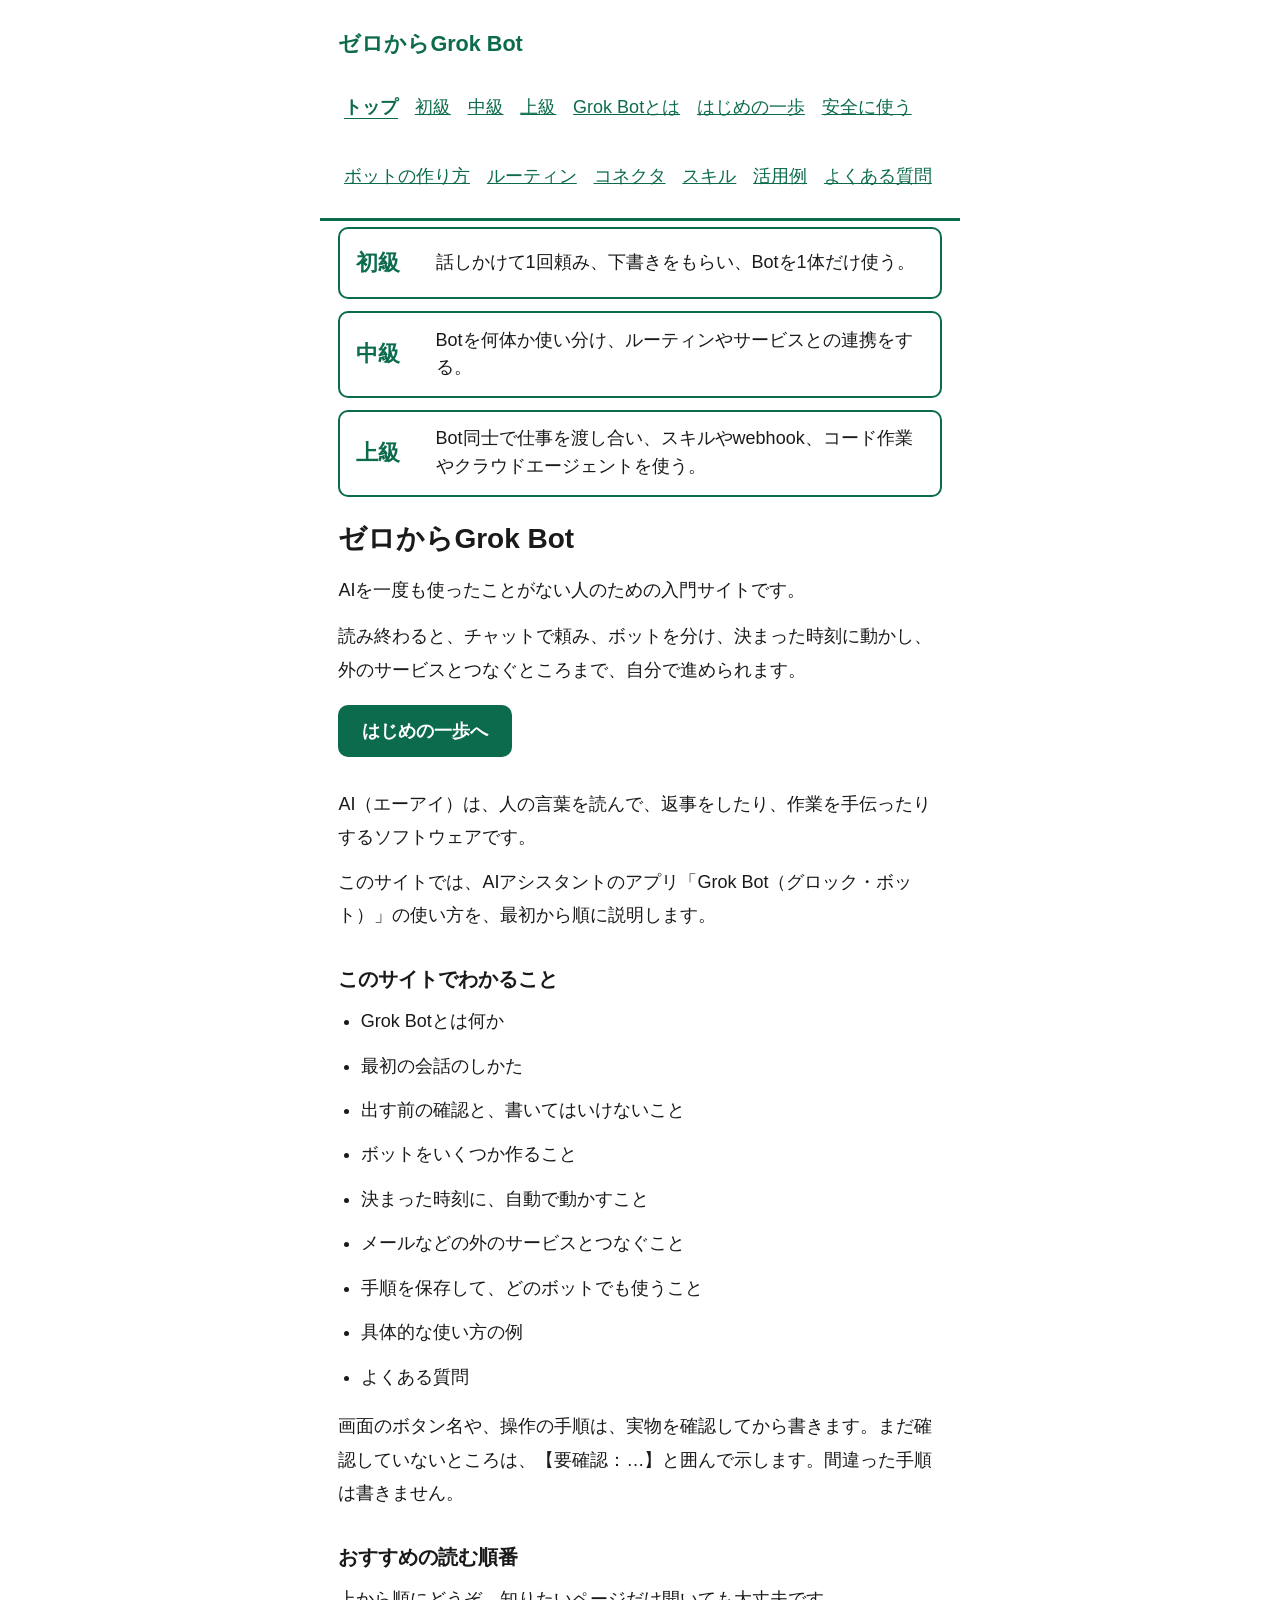
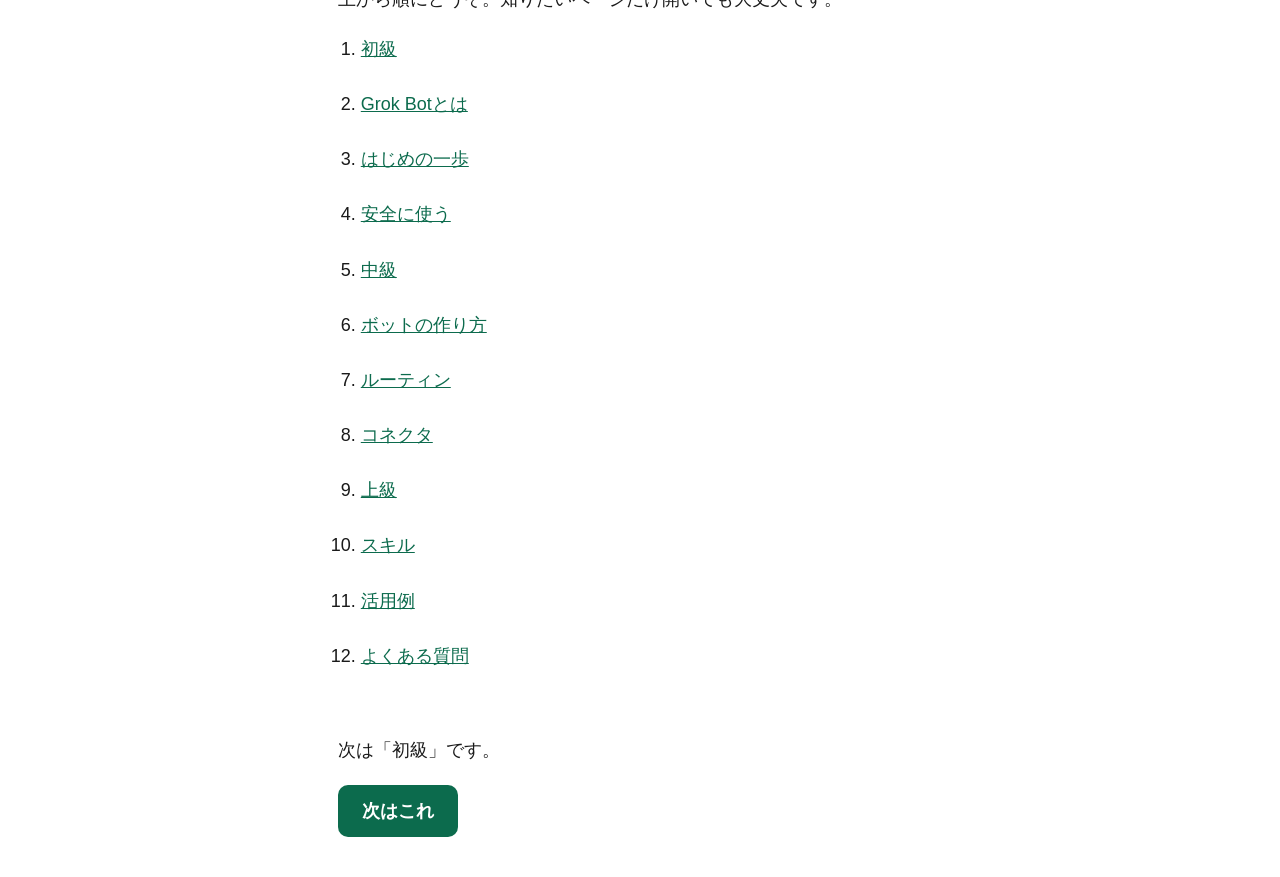
==== commit 73f680f6: "Merge pull request #6 from mokumokumokunn/cursor/levels-beginner-advanced-a581 初級・中級・上級に分ける" ====
--- a/index.html
+++ b/index.html
@@ -21,16 +21,6 @@
 <body>
   <header class="site-header">
     <p class="site-name"><a href="index.html">ゼロからGrok Bot</a></p>
-    <form class="site-search" action="faq.html" role="search">
-      <div class="search-row">
-        <label class="search-label" for="site-search">サイト内検索</label>
-        <input id="site-search" class="search-input" type="search" name="q" placeholder="言葉を入力" autocomplete="off" autocapitalize="off" spellcheck="false" enterkeyhint="search" aria-autocomplete="list" aria-controls="search-panel" aria-expanded="false">
-      </div>
-      <div id="search-panel" class="search-panel" hidden>
-        <p id="search-status" class="search-status" aria-live="polite"></p>
-        <ul id="search-results" class="search-results"></ul>
-      </div>
-    </form>
     <nav class="site-nav" aria-label="ページ">
       <button type="button" class="nav-button" aria-expanded="false" aria-controls="site-nav-list">メニュー</button>
       <ul id="site-nav-list">
--- a/styles.css
+++ b/styles.css
@@ -48,102 +48,6 @@
   min-height: 48px;
   color: var(--accent);
   text-decoration: none;
-}
-
-.site-search {
-  display: none;
-  margin: 0.35rem 0 0.55rem;
-}
-
-.js .site-search {
-  display: block;
-}
-
-.search-row {
-  display: flex;
-  align-items: center;
-  gap: 0.6rem;
-}
-
-.search-label {
-  flex: 0 0 auto;
-  font-weight: 700;
-  line-height: 1.3;
-  white-space: nowrap;
-}
-
-.search-input {
-  flex: 1 1 auto;
-  width: 100%;
-  min-width: 0;
-  min-height: 48px;
-  padding: 0.4rem 0.75rem;
-  border: 2px solid var(--accent);
-  border-radius: 10px;
-  background: #fff;
-  color: var(--text);
-  font: inherit;
-  appearance: none;
-}
-
-.search-panel {
-  margin-top: 0.45rem;
-  padding: 0.35rem 0.85rem 0.55rem;
-  border: 2px solid var(--accent);
-  border-radius: 10px;
-  background: #fff;
-}
-
-.search-status {
-  margin: 0.45rem 0;
-}
-
-.search-status a {
-  display: inline-flex;
-  align-items: center;
-  min-height: 44px;
-}
-
-.search-results {
-  margin: 0;
-  padding: 0;
-  list-style: none;
-  max-height: 50vh;
-  overflow: auto;
-}
-
-.search-results li {
-  margin: 0;
-  border-top: 1px solid #d7ebe3;
-}
-
-.search-results a {
-  display: block;
-  min-height: 44px;
-  padding: 0.45rem 0.1rem 0.55rem;
-  color: var(--text);
-  text-decoration: none;
-}
-
-.search-hit {
-  display: block;
-  color: var(--accent);
-  font-weight: 700;
-  line-height: 1.4;
-}
-
-.search-snippet {
-  display: block;
-  margin-top: 0.1rem;
-  font-weight: 400;
-  line-height: 1.55;
-}
-
-mark {
-  padding: 0 0.12em;
-  background: #d7f3e6;
-  color: inherit;
-  font-weight: 700;
 }
 
 .nav-button {
@@ -371,8 +275,7 @@
 .next-button:focus-visible,
 .nav-button:focus-visible,
 .copy-button:focus-visible,
-.level-card:focus-visible,
-.search-input:focus-visible {
+.level-card:focus-visible {
   outline: 3px solid var(--accent);
   outline-offset: 3px;
 }
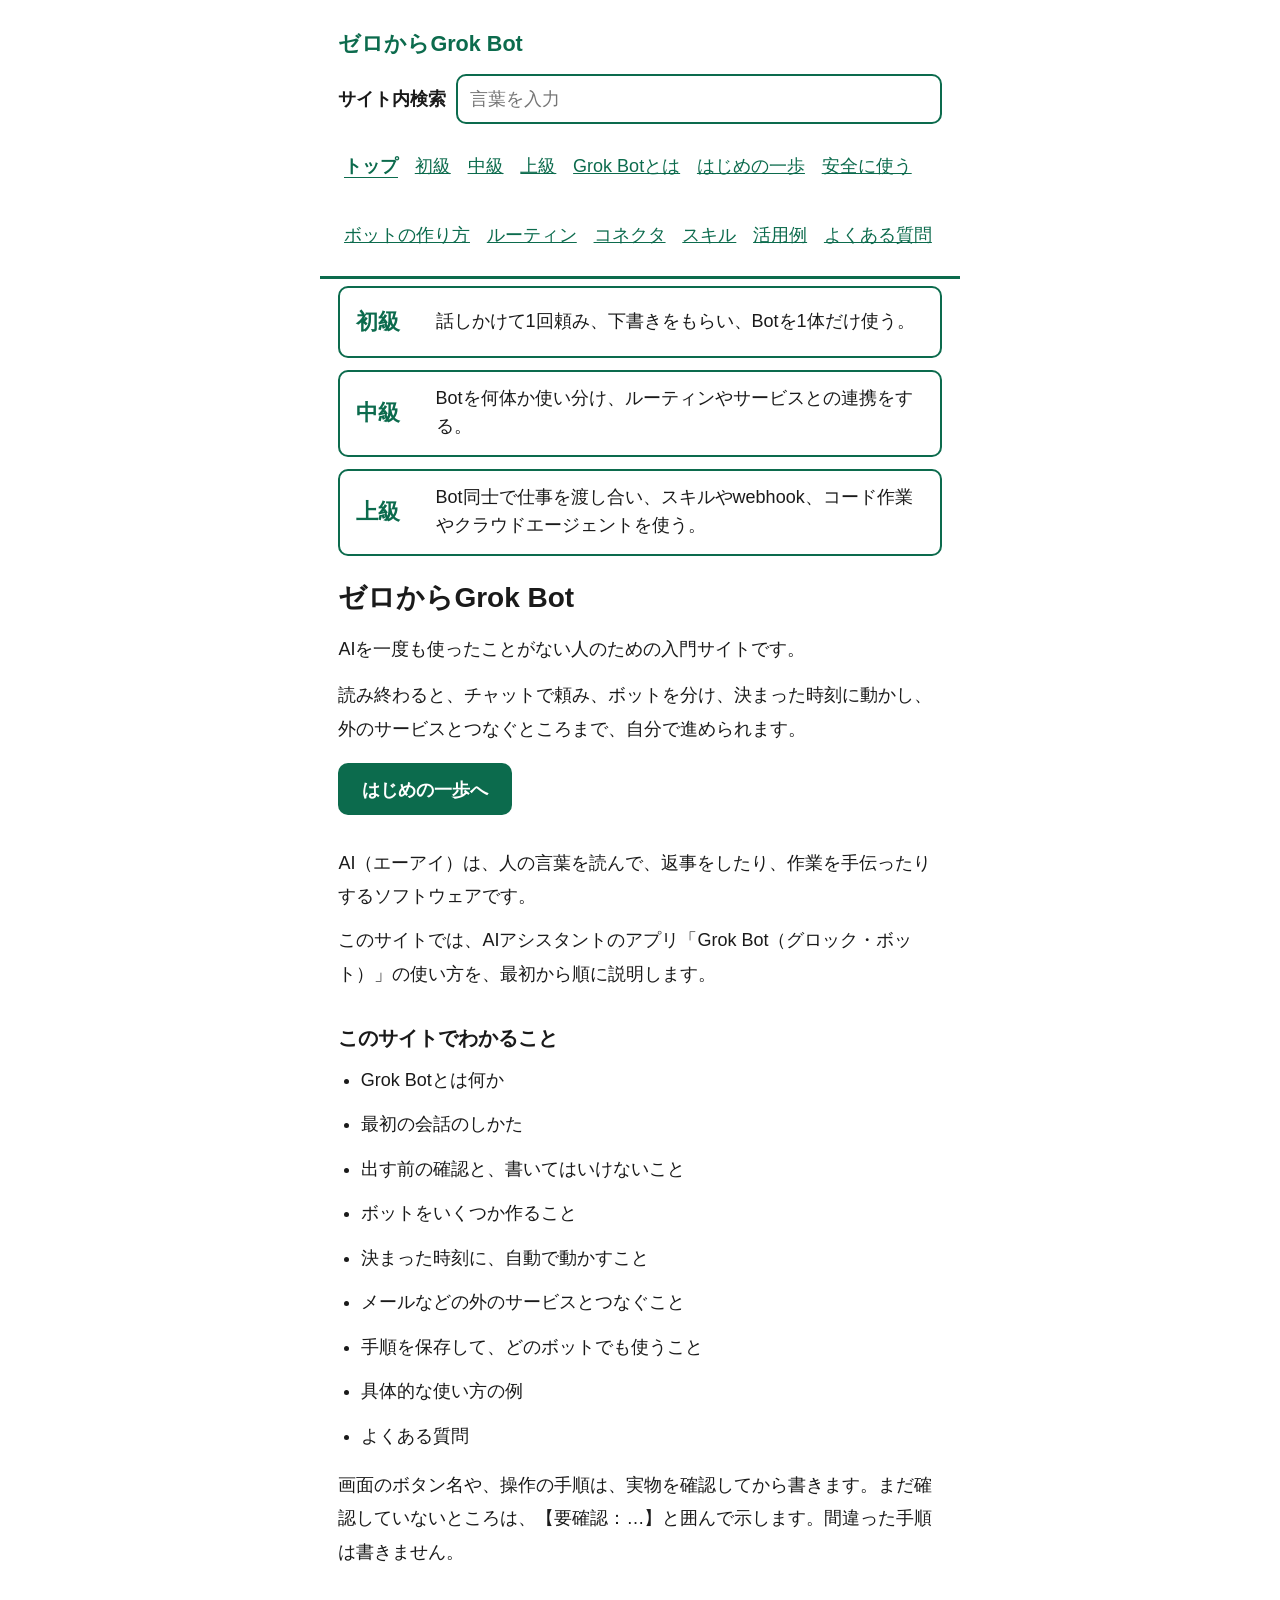
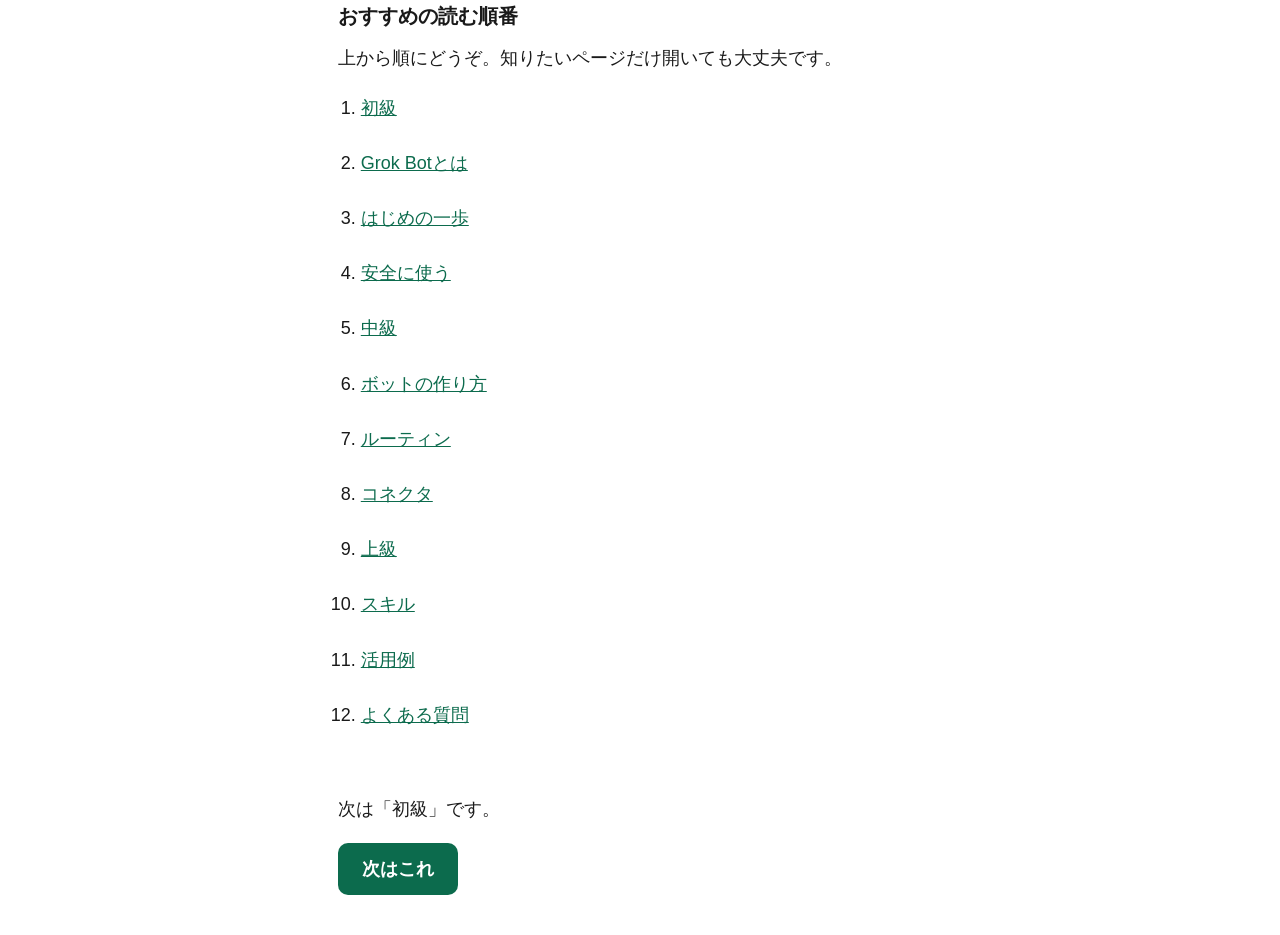
==== commit 0262f911: "Merge f2633223c25e7a84489d9ab62b94102d67e8542d into 73f680f669f54e5d717d3cbe855c323cdf9d163c" ====
--- a/index.html
+++ b/index.html
@@ -21,6 +21,16 @@
 <body>
   <header class="site-header">
     <p class="site-name"><a href="index.html">ゼロからGrok Bot</a></p>
+    <form class="site-search" action="faq.html" role="search">
+      <div class="search-row">
+        <label class="search-label" for="site-search">サイト内検索</label>
+        <input id="site-search" class="search-input" type="search" name="q" placeholder="言葉を入力" autocomplete="off" autocapitalize="off" spellcheck="false" enterkeyhint="search" aria-autocomplete="list" aria-controls="search-panel" aria-expanded="false">
+      </div>
+      <div id="search-panel" class="search-panel" hidden>
+        <p id="search-status" class="search-status" aria-live="polite"></p>
+        <ul id="search-results" class="search-results"></ul>
+      </div>
+    </form>
     <nav class="site-nav" aria-label="ページ">
       <button type="button" class="nav-button" aria-expanded="false" aria-controls="site-nav-list">メニュー</button>
       <ul id="site-nav-list">
--- a/styles.css
+++ b/styles.css
@@ -50,6 +50,102 @@
   text-decoration: none;
 }
 
+.site-search {
+  display: none;
+  margin: 0.35rem 0 0.55rem;
+}
+
+.js .site-search {
+  display: block;
+}
+
+.search-row {
+  display: flex;
+  align-items: center;
+  gap: 0.6rem;
+}
+
+.search-label {
+  flex: 0 0 auto;
+  font-weight: 700;
+  line-height: 1.3;
+  white-space: nowrap;
+}
+
+.search-input {
+  flex: 1 1 auto;
+  width: 100%;
+  min-width: 0;
+  min-height: 48px;
+  padding: 0.4rem 0.75rem;
+  border: 2px solid var(--accent);
+  border-radius: 10px;
+  background: #fff;
+  color: var(--text);
+  font: inherit;
+  appearance: none;
+}
+
+.search-panel {
+  margin-top: 0.45rem;
+  padding: 0.35rem 0.85rem 0.55rem;
+  border: 2px solid var(--accent);
+  border-radius: 10px;
+  background: #fff;
+}
+
+.search-status {
+  margin: 0.45rem 0;
+}
+
+.search-status a {
+  display: inline-flex;
+  align-items: center;
+  min-height: 44px;
+}
+
+.search-results {
+  margin: 0;
+  padding: 0;
+  list-style: none;
+  max-height: 50vh;
+  overflow: auto;
+}
+
+.search-results li {
+  margin: 0;
+  border-top: 1px solid #d7ebe3;
+}
+
+.search-results a {
+  display: block;
+  min-height: 44px;
+  padding: 0.45rem 0.1rem 0.55rem;
+  color: var(--text);
+  text-decoration: none;
+}
+
+.search-hit {
+  display: block;
+  color: var(--accent);
+  font-weight: 700;
+  line-height: 1.4;
+}
+
+.search-snippet {
+  display: block;
+  margin-top: 0.1rem;
+  font-weight: 400;
+  line-height: 1.55;
+}
+
+mark {
+  padding: 0 0.12em;
+  background: #d7f3e6;
+  color: inherit;
+  font-weight: 700;
+}
+
 .nav-button {
   display: none;
   align-items: center;
@@ -275,7 +371,8 @@
 .next-button:focus-visible,
 .nav-button:focus-visible,
 .copy-button:focus-visible,
-.level-card:focus-visible {
+.level-card:focus-visible,
+.search-input:focus-visible {
   outline: 3px solid var(--accent);
   outline-offset: 3px;
 }
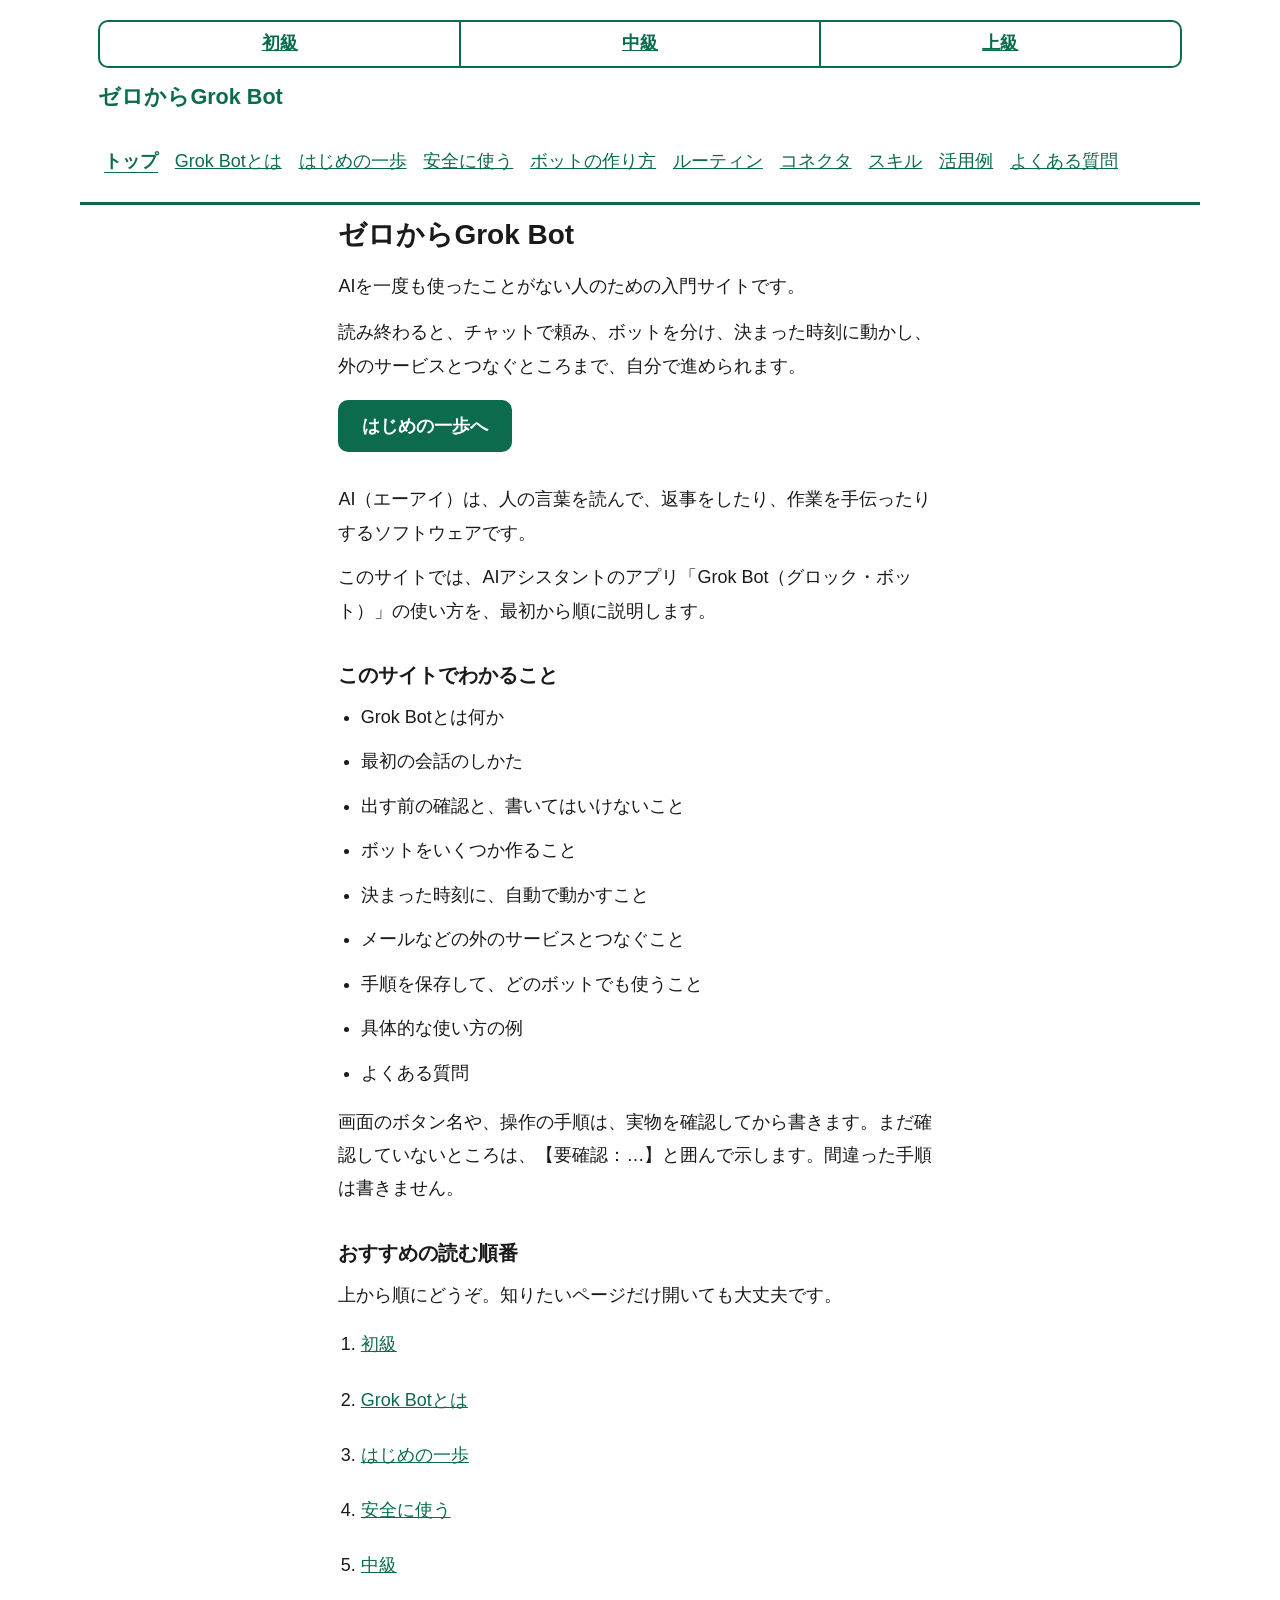
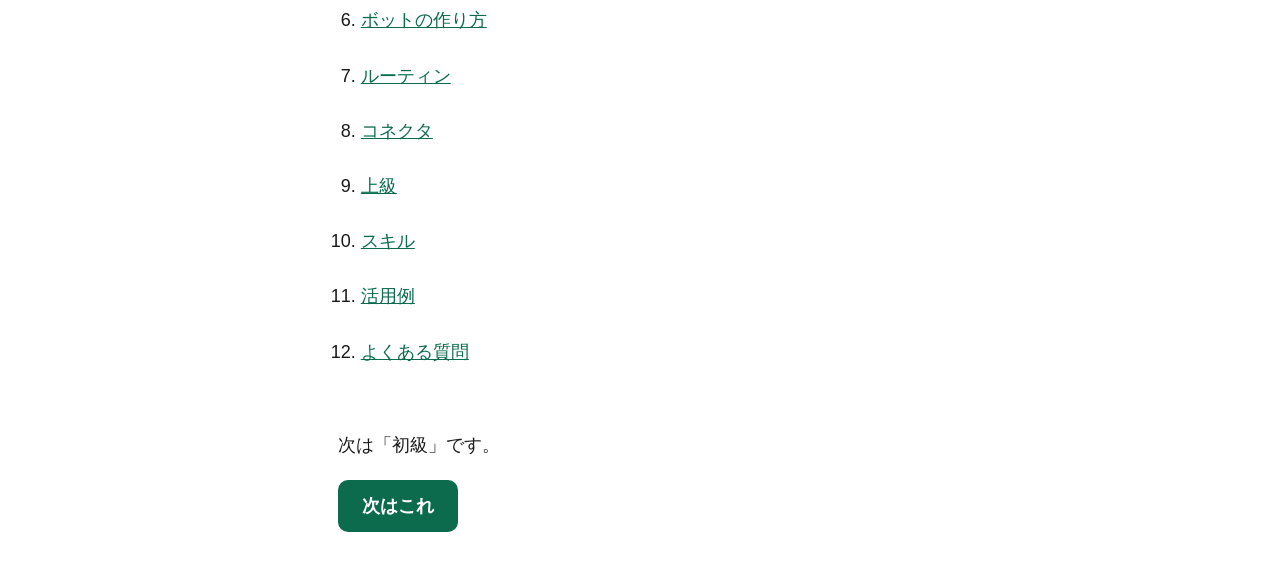
==== commit 0e723dd0: "全ページの先頭に、初級・中級・上級の細いバーを置く メニューから三つのレベルを外し、トップの大きなカードをやめて「はじめの一歩へ」が最初の画面に残るようにする。  Co-authored-by: mo" ====
--- a/index.html
+++ b/index.html
@@ -20,24 +20,16 @@
 </head>
 <body>
   <header class="site-header">
+    <nav class="level-bar" aria-label="レベル">
+      <a href="beginner.html">初級</a>
+      <a href="intermediate.html">中級</a>
+      <a href="advanced.html">上級</a>
+    </nav>
     <p class="site-name"><a href="index.html">ゼロからGrok Bot</a></p>
-    <form class="site-search" action="faq.html" role="search">
-      <div class="search-row">
-        <label class="search-label" for="site-search">サイト内検索</label>
-        <input id="site-search" class="search-input" type="search" name="q" placeholder="言葉を入力" autocomplete="off" autocapitalize="off" spellcheck="false" enterkeyhint="search" aria-autocomplete="list" aria-controls="search-panel" aria-expanded="false">
-      </div>
-      <div id="search-panel" class="search-panel" hidden>
-        <p id="search-status" class="search-status" aria-live="polite"></p>
-        <ul id="search-results" class="search-results"></ul>
-      </div>
-    </form>
     <nav class="site-nav" aria-label="ページ">
       <button type="button" class="nav-button" aria-expanded="false" aria-controls="site-nav-list">メニュー</button>
       <ul id="site-nav-list">
           <li><a href="index.html" aria-current="page">トップ</a></li>
-          <li><a href="beginner.html">初級</a></li>
-          <li><a href="intermediate.html">中級</a></li>
-          <li><a href="advanced.html">上級</a></li>
           <li><a href="what.html">Grok Botとは</a></li>
           <li><a href="first-step.html">はじめの一歩</a></li>
           <li><a href="safety.html">安全に使う</a></li>
@@ -51,20 +43,6 @@
     </nav>
   </header>
   <main>
-    <section class="levels" aria-label="レベル">
-      <a class="level-card" href="beginner.html">
-        <span class="level-name">初級</span>
-        <span class="level-desc">話しかけて1回頼み、下書きをもらい、Botを1体だけ使う。</span>
-      </a>
-      <a class="level-card" href="intermediate.html">
-        <span class="level-name">中級</span>
-        <span class="level-desc">Botを何体か使い分け、ルーティンやサービスとの連携をする。</span>
-      </a>
-      <a class="level-card" href="advanced.html">
-        <span class="level-name">上級</span>
-        <span class="level-desc">Bot同士で仕事を渡し合い、スキルやwebhook、コード作業やクラウドエージェントを使う。</span>
-      </a>
-    </section>
     <h1>ゼロからGrok Bot</h1>
     <p>AIを一度も使ったことがない人のための入門サイトです。</p>
     <p class="hero-lead">読み終わると、チャットで頼み、ボットを分け、決まった時刻に動かし、外のサービスとつなぐところまで、自分で進められます。</p>
--- a/styles.css
+++ b/styles.css
@@ -35,6 +35,32 @@
   border-bottom: 3px solid var(--accent);
 }
 
+.level-bar {
+  display: flex;
+  flex-wrap: nowrap;
+  margin: 0 0 0.35rem;
+  border: 2px solid var(--accent);
+  border-radius: 10px;
+}
+
+.level-bar a {
+  flex: 1 1 0;
+  justify-content: center;
+  width: auto;
+  min-height: 44px;
+  font-weight: 700;
+}
+
+.level-bar a + a {
+  border-left: 2px solid var(--accent);
+}
+
+.level-bar a[aria-current="page"] {
+  background: var(--accent);
+  color: #fff;
+  text-decoration: none;
+}
+
 .site-name {
   margin: 0 0 0.4rem;
   font-size: 1.35rem;
@@ -48,102 +74,6 @@
   min-height: 48px;
   color: var(--accent);
   text-decoration: none;
-}
-
-.site-search {
-  display: none;
-  margin: 0.35rem 0 0.55rem;
-}
-
-.js .site-search {
-  display: block;
-}
-
-.search-row {
-  display: flex;
-  align-items: center;
-  gap: 0.6rem;
-}
-
-.search-label {
-  flex: 0 0 auto;
-  font-weight: 700;
-  line-height: 1.3;
-  white-space: nowrap;
-}
-
-.search-input {
-  flex: 1 1 auto;
-  width: 100%;
-  min-width: 0;
-  min-height: 48px;
-  padding: 0.4rem 0.75rem;
-  border: 2px solid var(--accent);
-  border-radius: 10px;
-  background: #fff;
-  color: var(--text);
-  font: inherit;
-  appearance: none;
-}
-
-.search-panel {
-  margin-top: 0.45rem;
-  padding: 0.35rem 0.85rem 0.55rem;
-  border: 2px solid var(--accent);
-  border-radius: 10px;
-  background: #fff;
-}
-
-.search-status {
-  margin: 0.45rem 0;
-}
-
-.search-status a {
-  display: inline-flex;
-  align-items: center;
-  min-height: 44px;
-}
-
-.search-results {
-  margin: 0;
-  padding: 0;
-  list-style: none;
-  max-height: 50vh;
-  overflow: auto;
-}
-
-.search-results li {
-  margin: 0;
-  border-top: 1px solid #d7ebe3;
-}
-
-.search-results a {
-  display: block;
-  min-height: 44px;
-  padding: 0.45rem 0.1rem 0.55rem;
-  color: var(--text);
-  text-decoration: none;
-}
-
-.search-hit {
-  display: block;
-  color: var(--accent);
-  font-weight: 700;
-  line-height: 1.4;
-}
-
-.search-snippet {
-  display: block;
-  margin-top: 0.1rem;
-  font-weight: 400;
-  line-height: 1.55;
-}
-
-mark {
-  padding: 0 0.12em;
-  background: #d7f3e6;
-  color: inherit;
-  font-weight: 700;
 }
 
 .nav-button {
@@ -229,37 +159,6 @@
   font-size: 1.15rem;
 }
 
-.levels {
-  display: flex;
-  flex-direction: column;
-  gap: 0.75rem;
-  margin: 0 0 1.4rem;
-}
-
-.level-card {
-  display: grid;
-  grid-template-columns: 4.2rem 1fr;
-  gap: 0.35rem 0.75rem;
-  align-items: center;
-  min-height: 72px;
-  padding: 0.85rem 1rem;
-  border: 2px solid var(--accent);
-  border-radius: 10px;
-  color: var(--text);
-  text-decoration: none;
-}
-
-.level-name {
-  color: var(--accent);
-  font-size: 1.35rem;
-  font-weight: 700;
-  line-height: 1.3;
-}
-
-.level-desc {
-  line-height: 1.55;
-}
-
 h3 {
   margin: 1.5rem 0 0.35rem;
   font-size: 1.15rem;
@@ -371,8 +270,7 @@
 .next-button:focus-visible,
 .nav-button:focus-visible,
 .copy-button:focus-visible,
-.level-card:focus-visible,
-.search-input:focus-visible {
+.level-bar a:focus-visible {
   outline: 3px solid var(--accent);
   outline-offset: 3px;
 }
@@ -414,3 +312,9 @@
     display: none;
   }
 }
+
+@media (min-width: 70rem) {
+  .site-header {
+    max-width: 70rem;
+  }
+}
